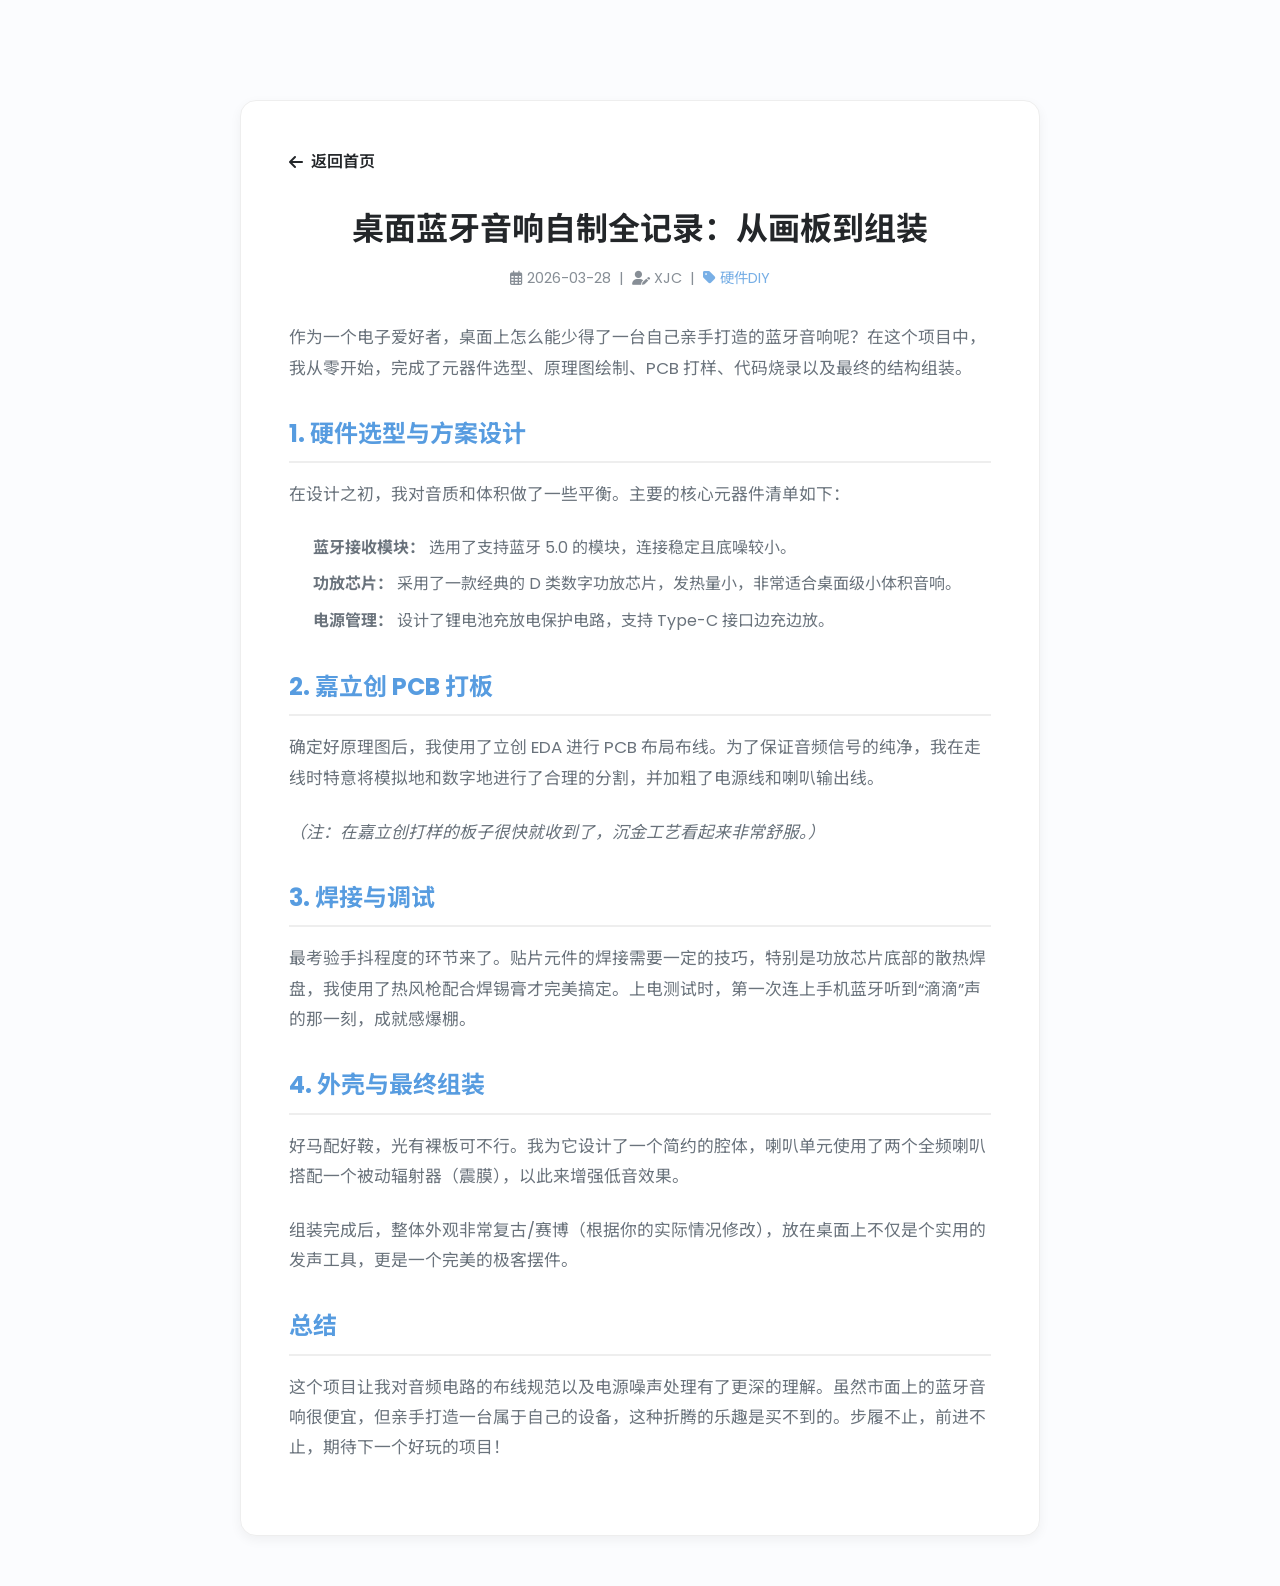
==== articles/bluetooth-speaker.html @ 8d1a8efd "Add files via upload" ====
<!DOCTYPE html>
<html lang="zh-CN" data-theme="light">
<head>
    <meta charset="UTF-8">
    <meta name="viewport" content="width=device-width, initial-scale=1.0">
    <title>桌面蓝牙音响自制全记录 | XJC</title>
    
    <link href="https://fonts.googleapis.com/css2?family=Noto+Sans+SC:wght@400;700&family=Poppins:wght@400;600;700&display=swap" rel="stylesheet">
    <link rel="stylesheet" href="https://cdnjs.cloudflare.com/ajax/libs/font-awesome/6.5.2/css/all.min.css">
    <link rel="stylesheet" href="../assets/css/main.css">
    
    <style>
        .article-container {
            max-width: 800px;
            margin: 100px auto 50px auto;
            padding: 3rem;
            background: var(--container-color);
            border-radius: 1rem;
            border: 1px solid var(--border-color);
            box-shadow: 0 4px 12px rgba(0,0,0,0.05);
            color: var(--text-color);
        }
        .article-header { margin-bottom: 2rem; text-align: center; }
        .article-header h1 { font-size: 2rem; color: var(--title-color); margin-bottom: 1rem; line-height: 1.4;}
        .article-meta { font-size: 0.9rem; color: var(--text-color); opacity: 0.8; }
        .article-content h2 { color: var(--first-color); margin: 2rem 0 1rem 0; font-size: 1.5rem; border-bottom: 2px solid var(--border-color); padding-bottom: 0.5rem;}
        .article-content p { margin-bottom: 1.5rem; line-height: 1.8; font-size: 1.05rem;}
        .article-content ul { margin-bottom: 1.5rem; padding-left: 1.5rem; }
        .article-content li { margin-bottom: 0.5rem; line-height: 1.8; }
        .article-content img { max-width: 100%; border-radius: 0.5rem; margin: 1.5rem 0; display: block; border: 1px solid var(--border-color); }
        .back-btn { margin-bottom: 2rem; display: inline-flex; align-items: center; gap: 0.5rem; color: var(--title-color); font-weight: 600; transition: 0.3s; }
        .back-btn:hover { color: var(--first-color); transform: translateX(-5px); }
        
        /* 适配手机屏幕 */
        @media screen and (max-width: 768px) {
            .article-container { margin: 80px 1rem 2rem 1rem; padding: 1.5rem; }
            .article-header h1 { font-size: 1.5rem; }
        }
    </style>
</head>
<body style="background-color: var(--body-color);">
    <main>
        <div class="article-container">
            <a href="../index.html" class="back-btn"><i class="fas fa-arrow-left"></i> 返回首页</a>
            
            <header class="article-header">
                <h1>桌面蓝牙音响自制全记录：从画板到组装</h1>
                <div class="article-meta">
                    <span><i class="far fa-calendar-alt"></i> 2026-03-28</span> &nbsp;|&nbsp; 
                    <span><i class="fas fa-user-edit"></i> XJC</span> &nbsp;|&nbsp; 
                    <span style="color: var(--first-color);"><i class="fas fa-tag"></i> 硬件DIY</span>
                </div>
            </header>
            
            <article class="article-content">
                <p>作为一个电子爱好者，桌面上怎么能少得了一台自己亲手打造的蓝牙音响呢？在这个项目中，我从零开始，完成了元器件选型、原理图绘制、PCB 打样、代码烧录以及最终的结构组装。</p>
                
                <h2>1. 硬件选型与方案设计</h2>
                <p>在设计之初，我对音质和体积做了一些平衡。主要的核心元器件清单如下：</p>
                <ul>
                    <li><strong>蓝牙接收模块：</strong> 选用了支持蓝牙 5.0 的模块，连接稳定且底噪较小。</li>
                    <li><strong>功放芯片：</strong> 采用了一款经典的 D 类数字功放芯片，发热量小，非常适合桌面级小体积音响。</li>
                    <li><strong>电源管理：</strong> 设计了锂电池充放电保护电路，支持 Type-C 接口边充边放。</li>
                </ul>

                <h2>2. 嘉立创 PCB 打板</h2>
                <p>确定好原理图后，我使用了立创 EDA 进行 PCB 布局布线。为了保证音频信号的纯净，我在走线时特意将模拟地和数字地进行了合理的分割，并加粗了电源线和喇叭输出线。</p>
                
                <p><em>（注：在嘉立创打样的板子很快就收到了，沉金工艺看起来非常舒服。）</em></p>

                <h2>3. 焊接与调试</h2>
                <p>最考验手抖程度的环节来了。贴片元件的焊接需要一定的技巧，特别是功放芯片底部的散热焊盘，我使用了热风枪配合焊锡膏才完美搞定。上电测试时，第一次连上手机蓝牙听到“滴滴”声的那一刻，成就感爆棚。</p>

                <h2>4. 外壳与最终组装</h2>
                <p>好马配好鞍，光有裸板可不行。我为它设计了一个简约的腔体，喇叭单元使用了两个全频喇叭搭配一个被动辐射器（震膜），以此来增强低音效果。</p>
                <p>组装完成后，整体外观非常复古/赛博（根据你的实际情况修改），放在桌面上不仅是个实用的发声工具，更是一个完美的极客摆件。</p>

                <h2>总结</h2>
                <p>这个项目让我对音频电路的布线规范以及电源噪声处理有了更深的理解。虽然市面上的蓝牙音响很便宜，但亲手打造一台属于自己的设备，这种折腾的乐趣是买不到的。步履不止，前进不止，期待下一个好玩的项目！</p>
            </article>
        </div>
    </main>
</body>
</html>
---- assets/css/main.css ----
/* ============ 变量定义 (模仿原网站配色) ============ */
:root {
    --hue-color: 210; /* 主色调：蓝色系 */
    --first-color: hsl(var(--hue-color), 69%, 61%);
    --first-color-alt: hsl(var(--hue-color), 57%, 53%);
    --title-color: hsl(var(--hue-color), 8%, 15%);
    --text-color: hsl(var(--hue-color), 8%, 45%);
    --body-color: hsl(var(--hue-color), 60%, 99%);
    --container-color: #fff;
    --border-color: #eee;
}

/* 暗色模式变量 */
[data-theme="dark"] {
    --title-color: hsl(var(--hue-color), 8%, 95%);
    --text-color: hsl(var(--hue-color), 8%, 75%);
    --body-color: hsl(var(--hue-color), 28%, 12%);
    --container-color: hsl(var(--hue-color), 29%, 16%);
    --border-color: hsl(var(--hue-color), 29%, 20%);
}

/* ============ 全局样式 ============ */
* { box-sizing: border-box; margin: 0; padding: 0; }
body {
    font-family: 'Poppins', 'Noto Sans SC', sans-serif;
    background-color: var(--body-color);
    color: var(--text-color);
    transition: .3s;
    line-height: 1.6;
    position: relative; /* 配合背景层 */
}
h1, h2, h3 { color: var(--title-color); font-weight: 700; }
ul { list-style: none; }
a { text-decoration: none; }
.container { max-width: 1024px; margin-left: auto; margin-right: auto; padding: 0 1.5rem; }
.grid { display: grid; gap: 1.5rem; }
.section { padding: 6rem 0 2rem; }
.section__title { text-align: center; font-size: 2rem; margin-bottom: 3rem; }

/* ============ 全屏固定背景 ============ */
.fixed-bg {
    position: fixed; 
    top: 0;
    left: 0;
    width: 100vw; 
    height: 100vh; 
    background-image: url('../images/background.jpg'); /* 背景图片路径 */
    background-size: cover; 
    background-position: center; 
    background-repeat: no-repeat; 
    z-index: -1; /* 垫在最底层 */
    opacity: 0.25; /* 透明度 20%，可根据你的图片亮暗微调这里 (如 0.05 或 0.15) */
}

/* ============ 按钮样式 ============ */
.button {
    display: inline-flex;
    align-items: center;
    justify-content: center;
    gap: .5rem;
    background-color: var(--first-color);
    color: #fff;
    padding: 1rem 2rem;
    border-radius: .5rem;
    font-weight: 600;
    transition: .3s;
    border: none;
    cursor: pointer;
}
.button:hover { background-color: var(--first-color-alt); }
.button--ghost { background-color: transparent; border: 2px solid var(--first-color); color: var(--first-color); }
.button--ghost:hover { background-color: var(--first-color); color: #fff; }

/* ============ 导航栏 ============ */
.header {
    width: 100%; position: fixed; top: 0; left: 0; z-index: 100;
    background-color: var(--body-color); box-shadow: 0 1px 4px rgba(0,0,0,.1);
}
.nav { height: 4rem; display: flex; justify-content: space-between; align-items: center; }
.nav__logo { color: var(--title-color); font-weight: 700; font-size: 1.2rem; }
.nav__list { display: flex; gap: 2rem; }
.nav__link { color: var(--title-color); font-weight: 600; transition: .3s; }
.nav__link:hover { color: var(--first-color); }
.nav__actions { display: flex; align-items: center; gap: 1rem; }
.theme-switcher, .nav__toggle { font-size: 1.2rem; color: var(--title-color); cursor: pointer; }
.nav__toggle { display: none; }

/* ============ Hero 区域 ============ */
.hero__container { grid-template-columns: 1fr 1fr; align-items: center; }
.hero__subtitle { font-size: 1.2rem; color: var(--text-color); margin-bottom: 1rem; }
.hero__description { margin-bottom: 2rem; }
.hero__buttons { display: flex; flex-wrap: wrap; gap: 1rem; }
.hero__image img { width: 300px; border-radius: 50%; box-shadow: 0 4px 12px rgba(0,0,0,.1); }

/* ============ About 区域 (时间线与标签) ============ */
.about__container { grid-template-columns: 1fr 1fr; gap: 3rem;}
.musings { background-color: var(--container-color); padding: 1.5rem; border-radius: 1rem; margin-top: 2rem; border: 1px solid var(--border-color); }
.musings__title { margin-bottom: 1rem; }
.timeline { border-left: 2px solid var(--first-color); padding-left: 1.5rem; margin-bottom: 2rem; }
.timeline__item { position: relative; margin-bottom: 2rem; }
.timeline__item::before {
    content: ''; position: absolute; left: -1.9rem; top: .2rem;
    width: 12px; height: 12px; background-color: var(--first-color); border-radius: 50%;
}
.timeline__date { font-size: .875rem; color: var(--first-color); margin-bottom: .5rem; font-weight: 600; }
.about__tags { display: flex; flex-wrap: wrap; gap: .5rem; }
.about__tags li { background-color: var(--container-color); padding: .5rem 1rem; border-radius: 2rem; font-size: .875rem; border: 1px solid var(--border-color); }

/* ============ Projects 区域 (项目卡片) ============ */
.projects__filters { display: flex; justify-content: center; flex-wrap: wrap; gap: 1rem; margin-bottom: 2rem; }
.filter-button { background: transparent; border: none; font-size: 1rem; font-weight: 600; cursor: pointer; color: var(--title-color); transition: .3s;}
.filter-button.active { color: var(--first-color); }
.projects__grid { grid-template-columns: repeat(auto-fit, minmax(300px, 1fr)); }
.project-card { background-color: var(--container-color); border-radius: 1rem; overflow: hidden; border: 1px solid var(--border-color); transition: .3s; }
.project-card:hover { transform: translateY(-5px); box-shadow: 0 8px 24px rgba(0,0,0,.1); }
.project-card.hide { display: none; }
.project-card__content { padding: 1.5rem; }
.project-card__title { margin-bottom: .5rem; line-height: 1.4; }
.project-card__description { font-size: .875rem; margin-bottom: 1.5rem; }
.project-card__actions { display: flex; gap: 1rem; }
.project-card__action { color: var(--title-color); font-size: .875rem; font-weight: 600; transition: .3s;}
.project-card__action:hover { color: var(--first-color); }
.project-card__action--primary { color: var(--first-color); }

/* ============ 心得感悟 (文章卡片) ============ */
.insights__container { grid-template-columns: repeat(auto-fit, minmax(300px, 1fr)); gap: 2rem; }
.insight-card { background-color: var(--container-color); padding: 2rem; border-radius: 1rem; border: 1px solid var(--border-color); transition: .3s; display: flex; flex-direction: column; }
.insight-card:hover { transform: translateY(-5px); box-shadow: 0 8px 24px rgba(0,0,0,.1); border-color: var(--first-color); }
.insight-card__header { display: flex; justify-content: space-between; align-items: center; margin-bottom: 1rem; font-size: .875rem; color: var(--text-color); }
.insight-card__tag { background-color: var(--body-color); padding: .2rem .8rem; border-radius: 2rem; color: var(--first-color); font-weight: 600; font-size: .75rem; border: 1px solid var(--border-color); }
.insight-card__title { font-size: 1.2rem; margin-bottom: 1rem; color: var(--title-color); line-height: 1.4; }
.insight-card__excerpt { margin-bottom: 1.5rem; flex-grow: 1; font-size: .938rem; }
.insight-card__link { display: inline-flex; align-items: center; gap: .5rem; color: var(--first-color); font-weight: 600; font-size: .938rem; transition: .3s; }
.insight-card__link:hover { gap: .8rem; }

/* ============ 联系我区域 ============ */
.contact__container { text-align: center; max-width: 600px;}
.contact__buttons { display: flex; justify-content: center; flex-wrap: wrap; gap: 1rem; margin-top: 2rem;}

/* ============ 模态框 ============ */
.modal { position: fixed; inset: 0; background-color: rgba(0,0,0,.5); display: flex; align-items: center; justify-content: center; z-index: 1000; opacity: 0; visibility: hidden; transition: .3s; }
.modal.active-modal { opacity: 1; visibility: visible; }
.modal__content { background-color: var(--container-color); padding: 3rem; border-radius: 1rem; position: relative; text-align: center; }
.modal__close { position: absolute; top: 1rem; right: 1.5rem; font-size: 1.5rem; cursor: pointer; color: var(--title-color); }

/* ============ Footer ============ */
.footer { padding: 2rem 0; text-align: center; color: var(--text-color); margin-top: 2rem; border-top: 1px solid var(--border-color);}

/* ============ 响应式 ============ */
@media screen and (max-width: 768px) {
    .nav__toggle { display: block; }
    .nav__menu { position: fixed; top: 4rem; right: -100%; background-color: var(--container-color); width: 80%; height: 100%; padding: 2rem; box-shadow: -2px 0 4px rgba(0,0,0,.1); transition: .3s; }
    .nav__menu.show-menu { right: 0; }
    .nav__list { flex-direction: column; }
    .hero__container, .about__container { grid-template-columns: 1fr; text-align: center; }
    .hero__buttons { justify-content: center; }
    .timeline { text-align: left; }
    .hero__image img { width: 200px; }
}
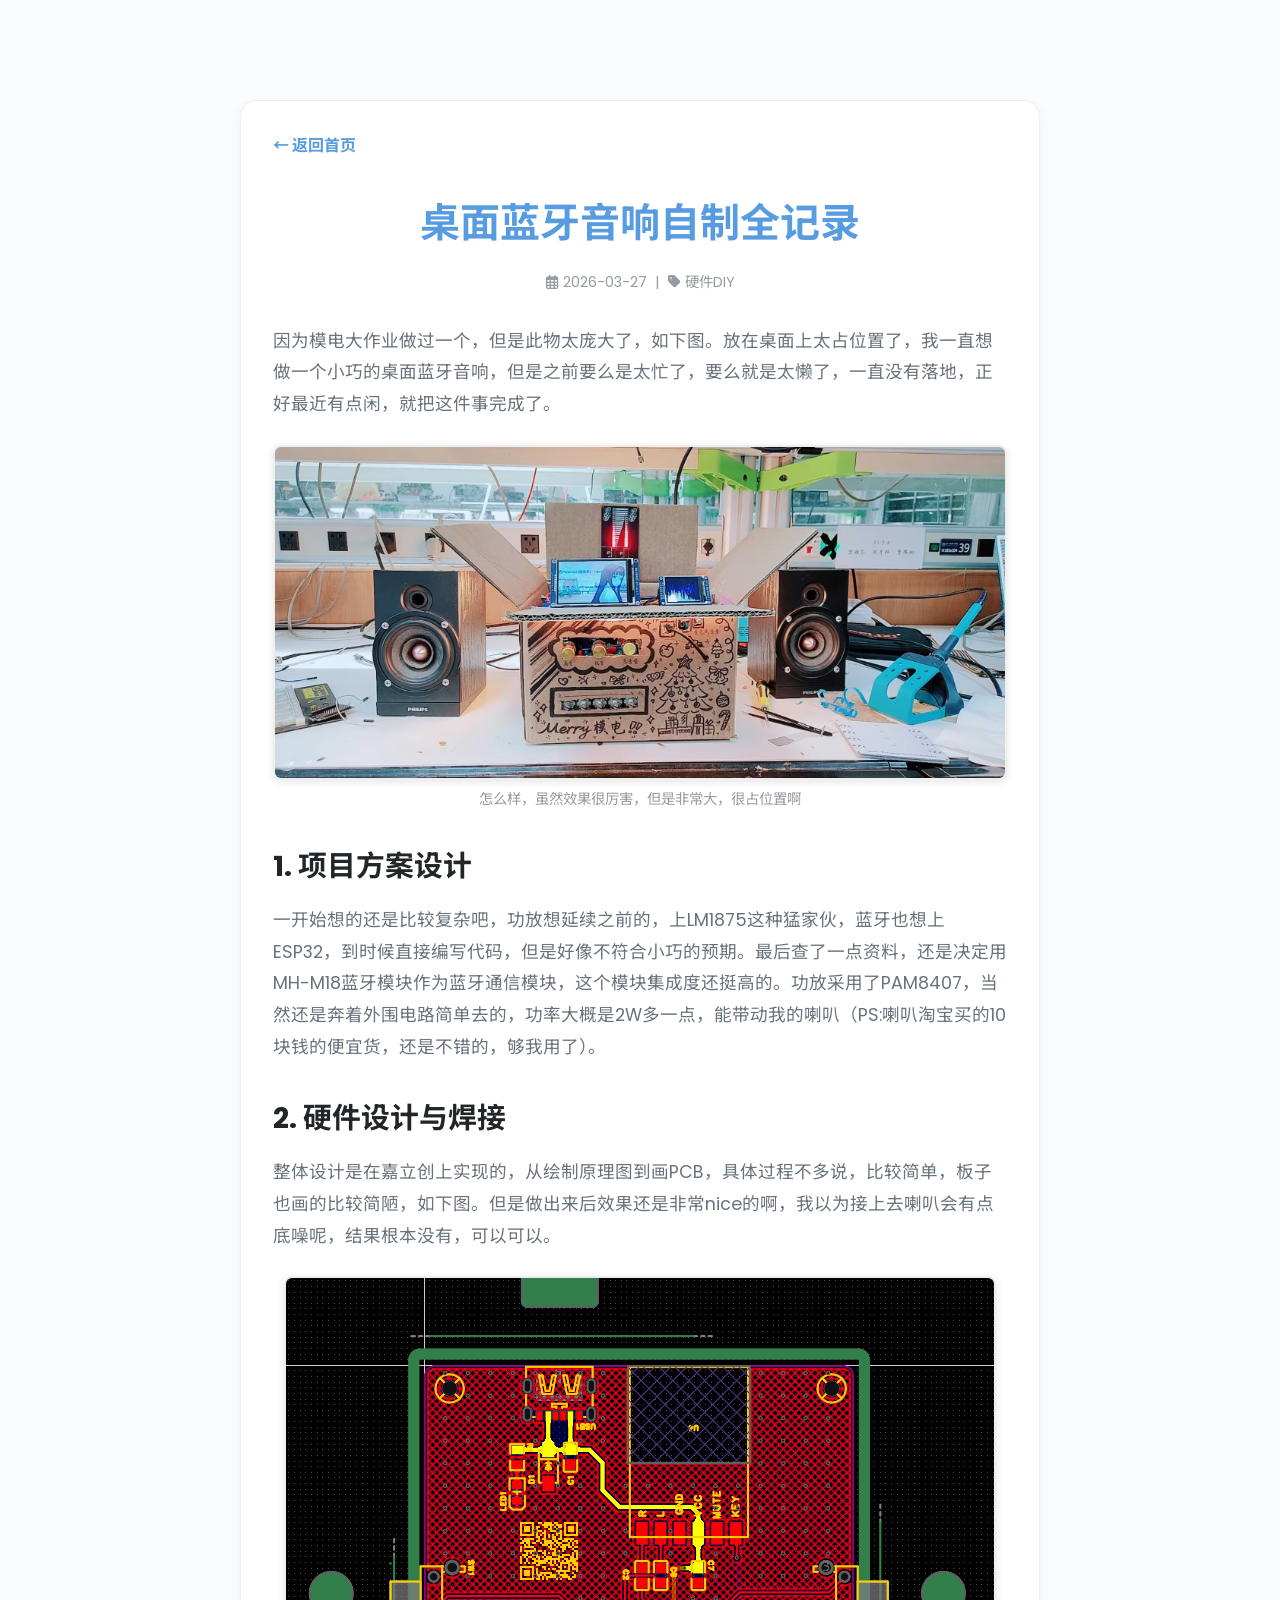
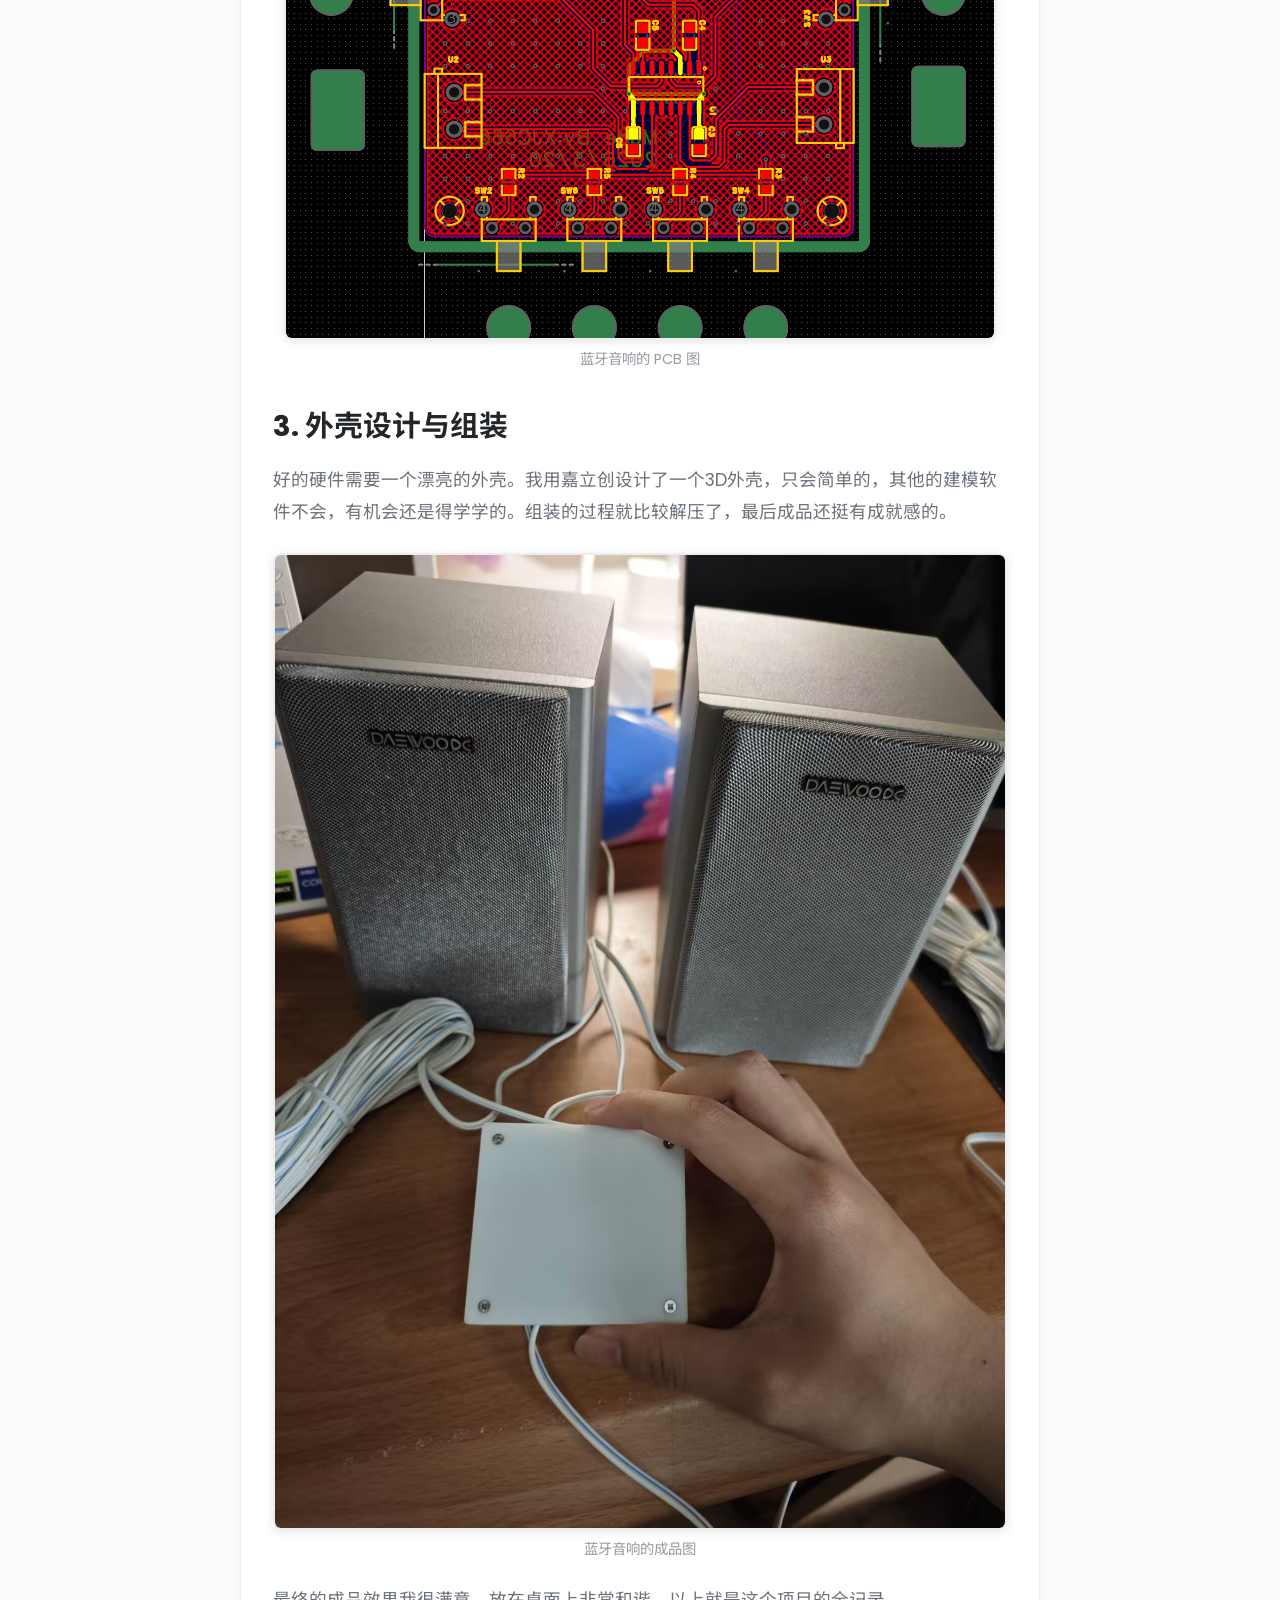
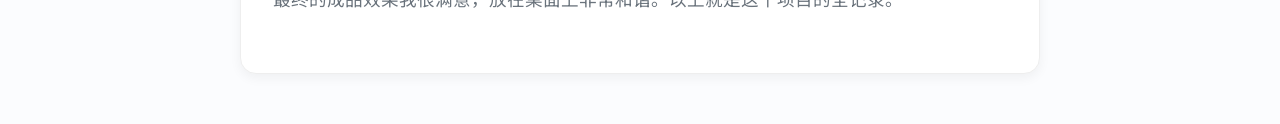
==== commit 2c6e5054: "Add files via upload" ====
--- a/articles/bluetooth-speaker.html
+++ b/articles/bluetooth-speaker.html
@@ -3,80 +3,63 @@
 <head>
     <meta charset="UTF-8">
     <meta name="viewport" content="width=device-width, initial-scale=1.0">
-    <title>桌面蓝牙音响自制全记录 | XJC</title>
+    <title>桌面蓝牙音响自制全记录 | XJC的智慧小屋</title>
     
     <link href="https://fonts.googleapis.com/css2?family=Noto+Sans+SC:wght@400;700&family=Poppins:wght@400;600;700&display=swap" rel="stylesheet">
     <link rel="stylesheet" href="https://cdnjs.cloudflare.com/ajax/libs/font-awesome/6.5.2/css/all.min.css">
     <link rel="stylesheet" href="../assets/css/main.css">
     
     <style>
-        .article-container {
-            max-width: 800px;
-            margin: 100px auto 50px auto;
-            padding: 3rem;
-            background: var(--container-color);
-            border-radius: 1rem;
-            border: 1px solid var(--border-color);
-            box-shadow: 0 4px 12px rgba(0,0,0,0.05);
-            color: var(--text-color);
-        }
+        .article-container { max-width: 800px; margin: 100px auto 50px auto; padding: 2rem; background: var(--container-color); border-radius: 1rem; border: 1px solid var(--border-color); box-shadow: 0 4px 12px rgba(0,0,0,0.05); color: var(--text-color); }
         .article-header { margin-bottom: 2rem; text-align: center; }
-        .article-header h1 { font-size: 2rem; color: var(--title-color); margin-bottom: 1rem; line-height: 1.4;}
-        .article-meta { font-size: 0.9rem; color: var(--text-color); opacity: 0.8; }
-        .article-content h2 { color: var(--first-color); margin: 2rem 0 1rem 0; font-size: 1.5rem; border-bottom: 2px solid var(--border-color); padding-bottom: 0.5rem;}
-        .article-content p { margin-bottom: 1.5rem; line-height: 1.8; font-size: 1.05rem;}
-        .article-content ul { margin-bottom: 1.5rem; padding-left: 1.5rem; }
-        .article-content li { margin-bottom: 0.5rem; line-height: 1.8; }
-        .article-content img { max-width: 100%; border-radius: 0.5rem; margin: 1.5rem 0; display: block; border: 1px solid var(--border-color); }
-        .back-btn { margin-bottom: 2rem; display: inline-flex; align-items: center; gap: 0.5rem; color: var(--title-color); font-weight: 600; transition: 0.3s; }
-        .back-btn:hover { color: var(--first-color); transform: translateX(-5px); }
+        .article-header h1 { font-size: 2.5rem; color: var(--first-color); margin-bottom: 1rem; }
+        .article-meta { font-size: 0.9rem; color: var(--text-color); opacity: 0.7; }
+        .article-content h2 { color: var(--title-color); margin-top: 2rem; margin-bottom: 1rem; font-size: 1.8rem;}
+        .article-content p { margin-bottom: 1.5rem; line-height: 1.8; font-size: 1.1rem;}
         
-        /* 适配手机屏幕 */
-        @media screen and (max-width: 768px) {
-            .article-container { margin: 80px 1rem 2rem 1rem; padding: 1.5rem; }
-            .article-header h1 { font-size: 1.5rem; }
-        }
+        /* 图片排版 */
+        .article-content img { max-width: 100%; height: auto; border-radius: 0.5rem; margin: 1.5rem auto; display: block; box-shadow: 0 2px 8px rgba(0,0,0,0.1); border: 2px solid var(--border-color); }
+        .img-caption { text-align: center; font-size: 0.9rem; color: var(--text-color); opacity: 0.7; margin-top: -1rem; margin-bottom: 1.5rem; display: block;}
+        
+        .back-btn { margin-bottom: 2rem; display: inline-block; color: var(--first-color); font-weight: bold; }
+        .back-btn:hover { text-decoration: underline; }
+        @media screen and (max-width: 768px) { .article-container { margin: 80px 1rem 2rem 1rem; padding: 1.5rem; } .article-header h1 { font-size: 1.8rem; } }
     </style>
 </head>
 <body style="background-color: var(--body-color);">
     <main>
         <div class="article-container">
-            <a href="../index.html" class="back-btn"><i class="fas fa-arrow-left"></i> 返回首页</a>
-            
+            <a href="../index.html" class="back-btn">← 返回首页</a>
             <header class="article-header">
-                <h1>桌面蓝牙音响自制全记录：从画板到组装</h1>
+                <h1>桌面蓝牙音响自制全记录</h1>
                 <div class="article-meta">
-                    <span><i class="far fa-calendar-alt"></i> 2026-03-28</span> &nbsp;|&nbsp; 
-                    <span><i class="fas fa-user-edit"></i> XJC</span> &nbsp;|&nbsp; 
-                    <span style="color: var(--first-color);"><i class="fas fa-tag"></i> 硬件DIY</span>
+                    <span><i class="far fa-calendar-alt"></i> 2026-03-27</span> &nbsp;|&nbsp; 
+                    <span><i class="fas fa-tag"></i> 硬件DIY</span>
                 </div>
             </header>
-            
             <article class="article-content">
-                <p>作为一个电子爱好者，桌面上怎么能少得了一台自己亲手打造的蓝牙音响呢？在这个项目中，我从零开始，完成了元器件选型、原理图绘制、PCB 打样、代码烧录以及最终的结构组装。</p>
+                <p>因为模电大作业做过一个，但是此物太庞大了，如下图。放在桌面上太占位置了，我一直想做一个小巧的桌面蓝牙音响，但是之前要么是太忙了，要么就是太懒了，一直没有落地，正好最近有点闲，就把这件事完成了。</p>
                 
-                <h2>1. 硬件选型与方案设计</h2>
-                <p>在设计之初，我对音质和体积做了一些平衡。主要的核心元器件清单如下：</p>
-                <ul>
-                    <li><strong>蓝牙接收模块：</strong> 选用了支持蓝牙 5.0 的模块，连接稳定且底噪较小。</li>
-                    <li><strong>功放芯片：</strong> 采用了一款经典的 D 类数字功放芯片，发热量小，非常适合桌面级小体积音响。</li>
-                    <li><strong>电源管理：</strong> 设计了锂电池充放电保护电路，支持 Type-C 接口边充边放。</li>
-                </ul>
+                <img src="../assets/images/old_bluetooth.jpg" alt="老蓝牙音响">
+                <span class="img-caption">怎么样，虽然效果很厉害，但是非常大，很占位置啊</span>
 
-                <h2>2. 嘉立创 PCB 打板</h2>
-                <p>确定好原理图后，我使用了立创 EDA 进行 PCB 布局布线。为了保证音频信号的纯净，我在走线时特意将模拟地和数字地进行了合理的分割，并加粗了电源线和喇叭输出线。</p>
+                <h2>1. 项目方案设计</h2>
+                <p>一开始想的还是比较复杂吧，功放想延续之前的，上LM1875这种猛家伙，蓝牙也想上ESP32，到时候直接编写代码，但是好像不符合小巧的预期。最后查了一点资料，还是决定用MH-M18蓝牙模块作为蓝牙通信模块，这个模块集成度还挺高的。功放采用了PAM8407，当然还是奔着外围电路简单去的，功率大概是2W多一点，能带动我的喇叭（PS:喇叭淘宝买的10块钱的便宜货，还是不错的，够我用了）。</p>
                 
-                <p><em>（注：在嘉立创打样的板子很快就收到了，沉金工艺看起来非常舒服。）</em></p>
+                
+                <h2>2. 硬件设计与焊接</h2>
+                <p>整体设计是在嘉立创上实现的，从绘制原理图到画PCB，具体过程不多说，比较简单，板子也画的比较简陋，如下图。但是做出来后效果还是非常nice的啊，我以为接上去喇叭会有点底噪呢，结果根本没有，可以可以。</p>
+                
+                <img src="../assets/images/pcb_demo.png" alt="蓝牙音响PCB设计图">
+                <span class="img-caption">蓝牙音响的 PCB 图</span>
 
-                <h2>3. 焊接与调试</h2>
-                <p>最考验手抖程度的环节来了。贴片元件的焊接需要一定的技巧，特别是功放芯片底部的散热焊盘，我使用了热风枪配合焊锡膏才完美搞定。上电测试时，第一次连上手机蓝牙听到“滴滴”声的那一刻，成就感爆棚。</p>
+                <h2>3. 外壳设计与组装</h2>
+                <p>好的硬件需要一个漂亮的外壳。我用嘉立创设计了一个3D外壳，只会简单的，其他的建模软件不会，有机会还是得学学的。组装的过程就比较解压了，最后成品还挺有成就感的。</p>
 
-                <h2>4. 外壳与最终组装</h2>
-                <p>好马配好鞍，光有裸板可不行。我为它设计了一个简约的腔体，喇叭单元使用了两个全频喇叭搭配一个被动辐射器（震膜），以此来增强低音效果。</p>
-                <p>组装完成后，整体外观非常复古/赛博（根据你的实际情况修改），放在桌面上不仅是个实用的发声工具，更是一个完美的极客摆件。</p>
-
-                <h2>总结</h2>
-                <p>这个项目让我对音频电路的布线规范以及电源噪声处理有了更深的理解。虽然市面上的蓝牙音响很便宜，但亲手打造一台属于自己的设备，这种折腾的乐趣是买不到的。步履不止，前进不止，期待下一个好玩的项目！</p>
+                <img src="../assets/images/bluetooth_look.jpg" alt="蓝牙音响成品图">
+                <span class="img-caption">蓝牙音响的成品图</span>
+                
+                <p>最终的成品效果我很满意，放在桌面上非常和谐。以上就是这个项目的全记录。</p>
             </article>
         </div>
     </main>
--- a/assets/css/main.css
+++ b/assets/css/main.css
@@ -1,6 +1,6 @@
-/* ============ 变量定义 (模仿原网站配色) ============ */
+/* ============ 变量定义 ============ */
 :root {
-    --hue-color: 210; /* 主色调：蓝色系 */
+    --hue-color: 210;
     --first-color: hsl(var(--hue-color), 69%, 61%);
     --first-color-alt: hsl(var(--hue-color), 57%, 53%);
     --title-color: hsl(var(--hue-color), 8%, 15%);
@@ -10,7 +10,6 @@
     --border-color: #eee;
 }
 
-/* 暗色模式变量 */
 [data-theme="dark"] {
     --title-color: hsl(var(--hue-color), 8%, 95%);
     --text-color: hsl(var(--hue-color), 8%, 75%);
@@ -27,7 +26,7 @@
     color: var(--text-color);
     transition: .3s;
     line-height: 1.6;
-    position: relative; /* 配合背景层 */
+    position: relative;
 }
 h1, h2, h3 { color: var(--title-color); font-weight: 700; }
 ul { list-style: none; }
@@ -37,45 +36,33 @@
 .section { padding: 6rem 0 2rem; }
 .section__title { text-align: center; font-size: 2rem; margin-bottom: 3rem; }
 
-/* ============ 全屏固定背景 ============ */
+/* ============ 全屏固定透明背景 ============ */
 .fixed-bg {
     position: fixed; 
     top: 0;
     left: 0;
     width: 100vw; 
     height: 100vh; 
-    background-image: url('../images/background.jpg'); /* 背景图片路径 */
+    background-image: url('../images/background.jpg'); 
     background-size: cover; 
     background-position: center; 
     background-repeat: no-repeat; 
-    z-index: -1; /* 垫在最底层 */
-    opacity: 0.25; /* 透明度 20%，可根据你的图片亮暗微调这里 (如 0.05 或 0.15) */
+    z-index: -1; 
+    opacity: 0.1; 
 }
 
 /* ============ 按钮样式 ============ */
 .button {
-    display: inline-flex;
-    align-items: center;
-    justify-content: center;
-    gap: .5rem;
-    background-color: var(--first-color);
-    color: #fff;
-    padding: 1rem 2rem;
-    border-radius: .5rem;
-    font-weight: 600;
-    transition: .3s;
-    border: none;
-    cursor: pointer;
+    display: inline-flex; align-items: center; justify-content: center; gap: .5rem;
+    background-color: var(--first-color); color: #fff; padding: 1rem 2rem;
+    border-radius: .5rem; font-weight: 600; transition: .3s; border: none; cursor: pointer;
 }
 .button:hover { background-color: var(--first-color-alt); }
 .button--ghost { background-color: transparent; border: 2px solid var(--first-color); color: var(--first-color); }
 .button--ghost:hover { background-color: var(--first-color); color: #fff; }
 
 /* ============ 导航栏 ============ */
-.header {
-    width: 100%; position: fixed; top: 0; left: 0; z-index: 100;
-    background-color: var(--body-color); box-shadow: 0 1px 4px rgba(0,0,0,.1);
-}
+.header { width: 100%; position: fixed; top: 0; left: 0; z-index: 100; background-color: var(--body-color); box-shadow: 0 1px 4px rgba(0,0,0,.1); }
 .nav { height: 4rem; display: flex; justify-content: space-between; align-items: center; }
 .nav__logo { color: var(--title-color); font-weight: 700; font-size: 1.2rem; }
 .nav__list { display: flex; gap: 2rem; }
@@ -85,28 +72,23 @@
 .theme-switcher, .nav__toggle { font-size: 1.2rem; color: var(--title-color); cursor: pointer; }
 .nav__toggle { display: none; }
 
-/* ============ Hero 区域 ============ */
+/* ============ 各大区域排版 ============ */
 .hero__container { grid-template-columns: 1fr 1fr; align-items: center; }
 .hero__subtitle { font-size: 1.2rem; color: var(--text-color); margin-bottom: 1rem; }
 .hero__description { margin-bottom: 2rem; }
 .hero__buttons { display: flex; flex-wrap: wrap; gap: 1rem; }
 .hero__image img { width: 300px; border-radius: 50%; box-shadow: 0 4px 12px rgba(0,0,0,.1); }
 
-/* ============ About 区域 (时间线与标签) ============ */
 .about__container { grid-template-columns: 1fr 1fr; gap: 3rem;}
 .musings { background-color: var(--container-color); padding: 1.5rem; border-radius: 1rem; margin-top: 2rem; border: 1px solid var(--border-color); }
 .musings__title { margin-bottom: 1rem; }
 .timeline { border-left: 2px solid var(--first-color); padding-left: 1.5rem; margin-bottom: 2rem; }
 .timeline__item { position: relative; margin-bottom: 2rem; }
-.timeline__item::before {
-    content: ''; position: absolute; left: -1.9rem; top: .2rem;
-    width: 12px; height: 12px; background-color: var(--first-color); border-radius: 50%;
-}
+.timeline__item::before { content: ''; position: absolute; left: -1.9rem; top: .2rem; width: 12px; height: 12px; background-color: var(--first-color); border-radius: 50%; }
 .timeline__date { font-size: .875rem; color: var(--first-color); margin-bottom: .5rem; font-weight: 600; }
 .about__tags { display: flex; flex-wrap: wrap; gap: .5rem; }
 .about__tags li { background-color: var(--container-color); padding: .5rem 1rem; border-radius: 2rem; font-size: .875rem; border: 1px solid var(--border-color); }
 
-/* ============ Projects 区域 (项目卡片) ============ */
 .projects__filters { display: flex; justify-content: center; flex-wrap: wrap; gap: 1rem; margin-bottom: 2rem; }
 .filter-button { background: transparent; border: none; font-size: 1rem; font-weight: 600; cursor: pointer; color: var(--title-color); transition: .3s;}
 .filter-button.active { color: var(--first-color); }
@@ -122,7 +104,6 @@
 .project-card__action:hover { color: var(--first-color); }
 .project-card__action--primary { color: var(--first-color); }
 
-/* ============ 心得感悟 (文章卡片) ============ */
 .insights__container { grid-template-columns: repeat(auto-fit, minmax(300px, 1fr)); gap: 2rem; }
 .insight-card { background-color: var(--container-color); padding: 2rem; border-radius: 1rem; border: 1px solid var(--border-color); transition: .3s; display: flex; flex-direction: column; }
 .insight-card:hover { transform: translateY(-5px); box-shadow: 0 8px 24px rgba(0,0,0,.1); border-color: var(--first-color); }
@@ -133,17 +114,14 @@
 .insight-card__link { display: inline-flex; align-items: center; gap: .5rem; color: var(--first-color); font-weight: 600; font-size: .938rem; transition: .3s; }
 .insight-card__link:hover { gap: .8rem; }
 
-/* ============ 联系我区域 ============ */
 .contact__container { text-align: center; max-width: 600px;}
 .contact__buttons { display: flex; justify-content: center; flex-wrap: wrap; gap: 1rem; margin-top: 2rem;}
 
-/* ============ 模态框 ============ */
 .modal { position: fixed; inset: 0; background-color: rgba(0,0,0,.5); display: flex; align-items: center; justify-content: center; z-index: 1000; opacity: 0; visibility: hidden; transition: .3s; }
 .modal.active-modal { opacity: 1; visibility: visible; }
 .modal__content { background-color: var(--container-color); padding: 3rem; border-radius: 1rem; position: relative; text-align: center; }
 .modal__close { position: absolute; top: 1rem; right: 1.5rem; font-size: 1.5rem; cursor: pointer; color: var(--title-color); }
 
-/* ============ Footer ============ */
 .footer { padding: 2rem 0; text-align: center; color: var(--text-color); margin-top: 2rem; border-top: 1px solid var(--border-color);}
 
 /* ============ 响应式 ============ */
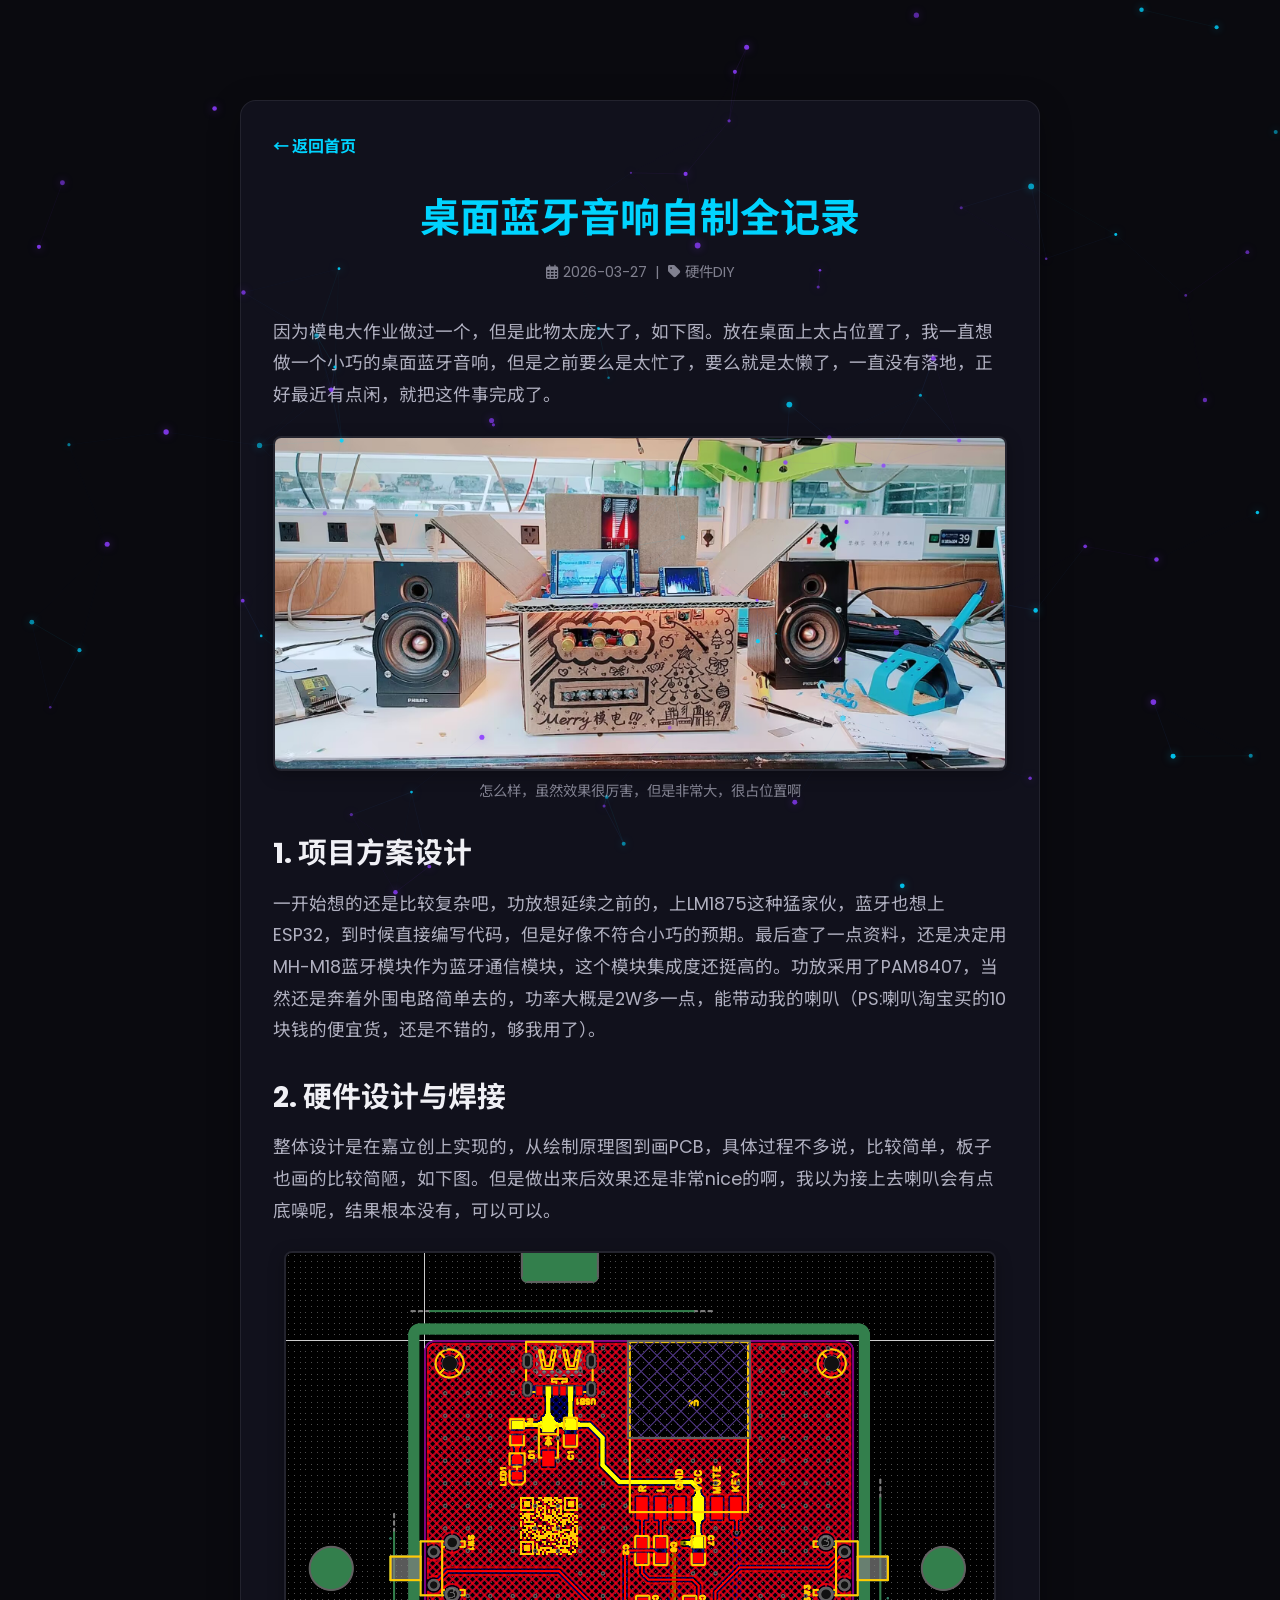
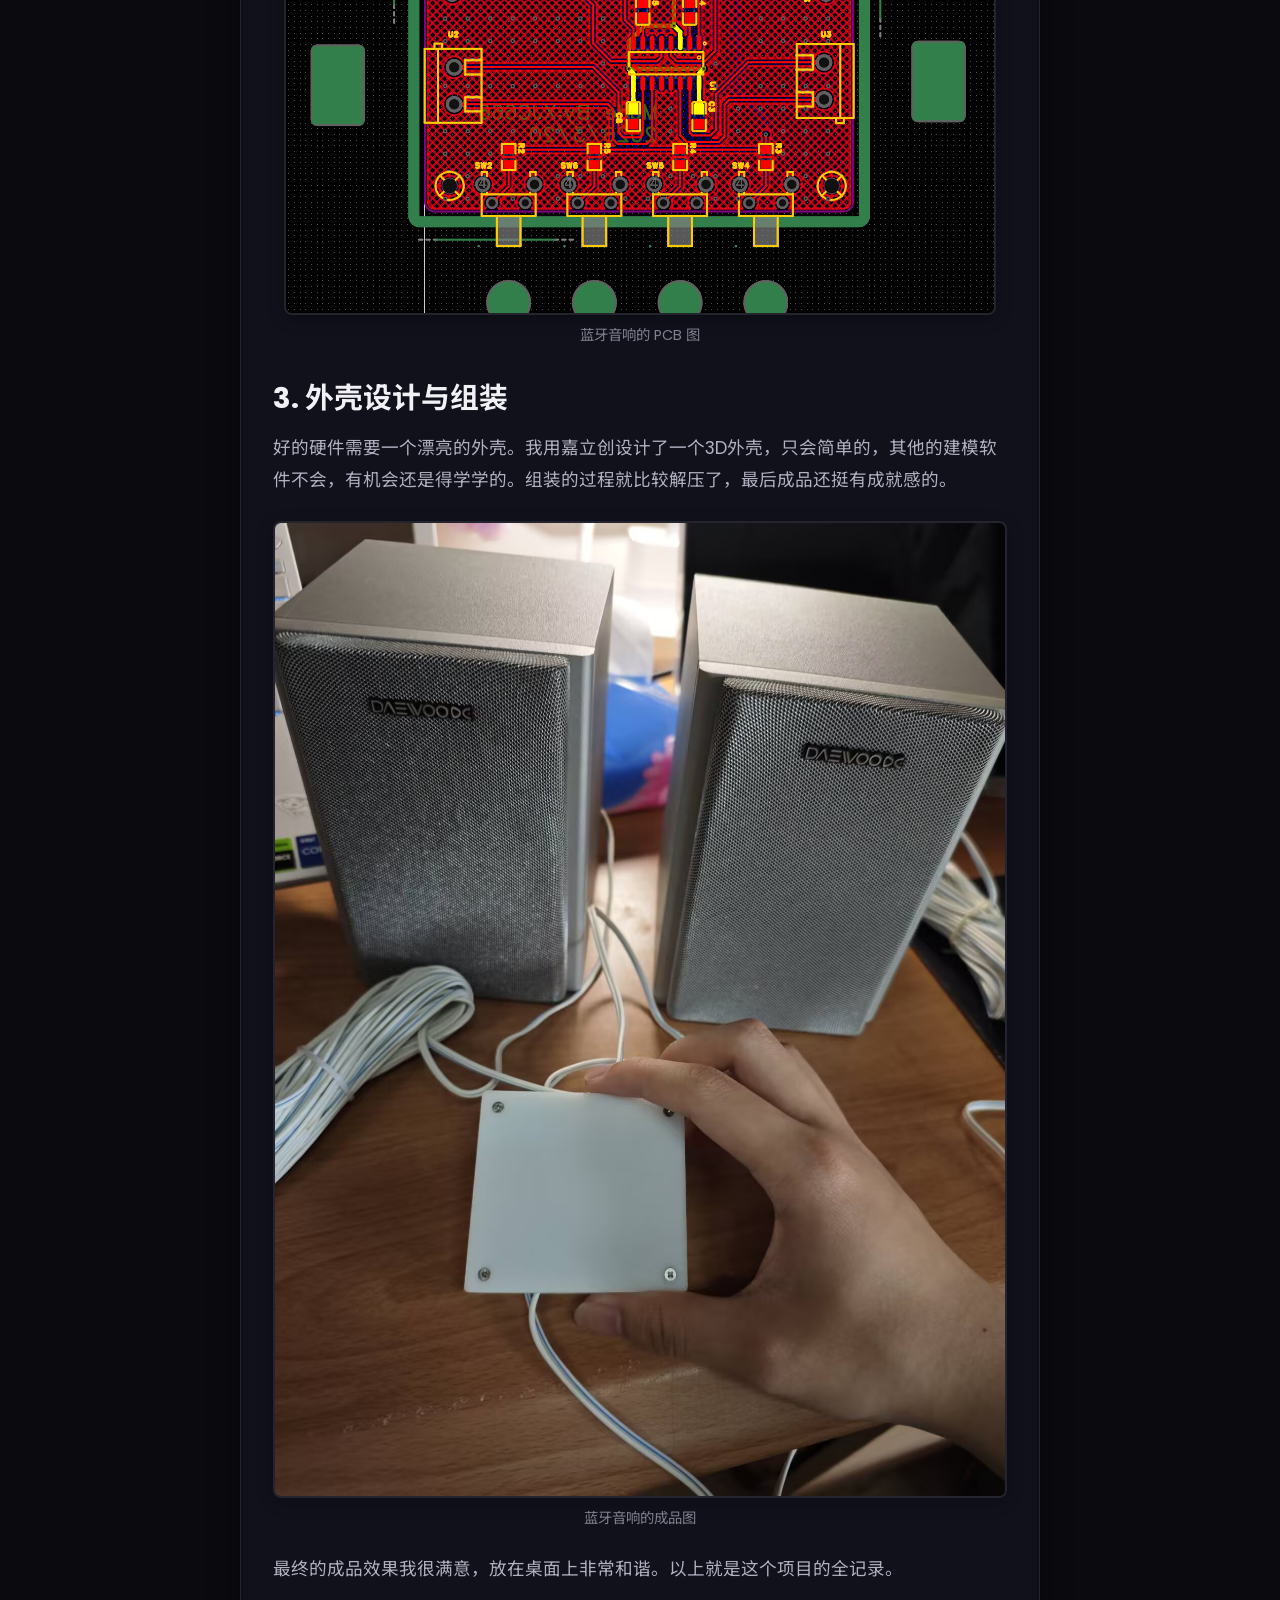
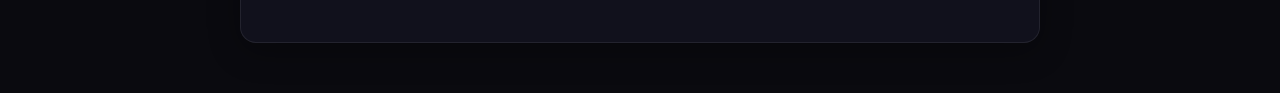
==== commit f7bd7f90: "Add files via upload" ====
--- a/articles/bluetooth-speaker.html
+++ b/articles/bluetooth-speaker.html
@@ -1,5 +1,5 @@
 <!DOCTYPE html>
-<html lang="zh-CN" data-theme="light">
+<html lang="zh-CN" data-theme="dark">
 <head>
     <meta charset="UTF-8">
     <meta name="viewport" content="width=device-width, initial-scale=1.0">
@@ -10,7 +10,7 @@
     <link rel="stylesheet" href="../assets/css/main.css">
     
     <style>
-        .article-container { max-width: 800px; margin: 100px auto 50px auto; padding: 2rem; background: var(--container-color); border-radius: 1rem; border: 1px solid var(--border-color); box-shadow: 0 4px 12px rgba(0,0,0,0.05); color: var(--text-color); }
+        .article-container { max-width: 800px; margin: 100px auto 50px auto; padding: 2rem; background: var(--container-color); border-radius: 1rem; border: 1px solid var(--border-color); box-shadow: 0 8px 32px rgba(0,0,0,0.3); color: var(--text-color); }
         .article-header { margin-bottom: 2rem; text-align: center; }
         .article-header h1 { font-size: 2.5rem; color: var(--first-color); margin-bottom: 1rem; }
         .article-meta { font-size: 0.9rem; color: var(--text-color); opacity: 0.7; }
@@ -18,7 +18,7 @@
         .article-content p { margin-bottom: 1.5rem; line-height: 1.8; font-size: 1.1rem;}
         
         /* 图片排版 */
-        .article-content img { max-width: 100%; height: auto; border-radius: 0.5rem; margin: 1.5rem auto; display: block; box-shadow: 0 2px 8px rgba(0,0,0,0.1); border: 2px solid var(--border-color); }
+        .article-content img { max-width: 100%; height: auto; border-radius: 0.5rem; margin: 1.5rem auto; display: block; box-shadow: 0 4px 16px rgba(0,0,0,0.3); border: 2px solid var(--border-color); }
         .img-caption { text-align: center; font-size: 0.9rem; color: var(--text-color); opacity: 0.7; margin-top: -1rem; margin-bottom: 1.5rem; display: block;}
         
         .back-btn { margin-bottom: 2rem; display: inline-block; color: var(--first-color); font-weight: bold; }
@@ -27,6 +27,7 @@
     </style>
 </head>
 <body style="background-color: var(--body-color);">
+    <canvas id="particle-canvas"></canvas>
     <main>
         <div class="article-container">
             <a href="../index.html" class="back-btn">← 返回首页</a>
@@ -63,5 +64,6 @@
             </article>
         </div>
     </main>
+    <script src="../assets/js/main.js"></script>
 </body>
 </html>
--- a/assets/css/main.css
+++ b/assets/css/main.css
@@ -1,137 +1,719 @@
-/* ============ 变量定义 ============ */
-:root {
-    --hue-color: 210;
-    --first-color: hsl(var(--hue-color), 69%, 61%);
-    --first-color-alt: hsl(var(--hue-color), 57%, 53%);
-    --title-color: hsl(var(--hue-color), 8%, 15%);
-    --text-color: hsl(var(--hue-color), 8%, 45%);
-    --body-color: hsl(var(--hue-color), 60%, 99%);
-    --container-color: #fff;
-    --border-color: #eee;
-}
-
-[data-theme="dark"] {
-    --title-color: hsl(var(--hue-color), 8%, 95%);
-    --text-color: hsl(var(--hue-color), 8%, 75%);
-    --body-color: hsl(var(--hue-color), 28%, 12%);
-    --container-color: hsl(var(--hue-color), 29%, 16%);
-    --border-color: hsl(var(--hue-color), 29%, 20%);
-}
-
-/* ============ 全局样式 ============ */
-* { box-sizing: border-box; margin: 0; padding: 0; }
-body {
-    font-family: 'Poppins', 'Noto Sans SC', sans-serif;
-    background-color: var(--body-color);
-    color: var(--text-color);
-    transition: .3s;
-    line-height: 1.6;
-    position: relative;
-}
-h1, h2, h3 { color: var(--title-color); font-weight: 700; }
-ul { list-style: none; }
-a { text-decoration: none; }
-.container { max-width: 1024px; margin-left: auto; margin-right: auto; padding: 0 1.5rem; }
-.grid { display: grid; gap: 1.5rem; }
-.section { padding: 6rem 0 2rem; }
-.section__title { text-align: center; font-size: 2rem; margin-bottom: 3rem; }
-
-/* ============ 全屏固定透明背景 ============ */
-.fixed-bg {
-    position: fixed; 
-    top: 0;
-    left: 0;
-    width: 100vw; 
-    height: 100vh; 
-    background-image: url('../images/background.jpg'); 
-    background-size: cover; 
-    background-position: center; 
-    background-repeat: no-repeat; 
-    z-index: -1; 
-    opacity: 0.1; 
-}
-
-/* ============ 按钮样式 ============ */
-.button {
-    display: inline-flex; align-items: center; justify-content: center; gap: .5rem;
-    background-color: var(--first-color); color: #fff; padding: 1rem 2rem;
-    border-radius: .5rem; font-weight: 600; transition: .3s; border: none; cursor: pointer;
-}
-.button:hover { background-color: var(--first-color-alt); }
-.button--ghost { background-color: transparent; border: 2px solid var(--first-color); color: var(--first-color); }
-.button--ghost:hover { background-color: var(--first-color); color: #fff; }
-
-/* ============ 导航栏 ============ */
-.header { width: 100%; position: fixed; top: 0; left: 0; z-index: 100; background-color: var(--body-color); box-shadow: 0 1px 4px rgba(0,0,0,.1); }
-.nav { height: 4rem; display: flex; justify-content: space-between; align-items: center; }
-.nav__logo { color: var(--title-color); font-weight: 700; font-size: 1.2rem; }
-.nav__list { display: flex; gap: 2rem; }
-.nav__link { color: var(--title-color); font-weight: 600; transition: .3s; }
-.nav__link:hover { color: var(--first-color); }
-.nav__actions { display: flex; align-items: center; gap: 1rem; }
-.theme-switcher, .nav__toggle { font-size: 1.2rem; color: var(--title-color); cursor: pointer; }
-.nav__toggle { display: none; }
-
-/* ============ 各大区域排版 ============ */
-.hero__container { grid-template-columns: 1fr 1fr; align-items: center; }
-.hero__subtitle { font-size: 1.2rem; color: var(--text-color); margin-bottom: 1rem; }
-.hero__description { margin-bottom: 2rem; }
-.hero__buttons { display: flex; flex-wrap: wrap; gap: 1rem; }
-.hero__image img { width: 300px; border-radius: 50%; box-shadow: 0 4px 12px rgba(0,0,0,.1); }
-
-.about__container { grid-template-columns: 1fr 1fr; gap: 3rem;}
-.musings { background-color: var(--container-color); padding: 1.5rem; border-radius: 1rem; margin-top: 2rem; border: 1px solid var(--border-color); }
-.musings__title { margin-bottom: 1rem; }
-.timeline { border-left: 2px solid var(--first-color); padding-left: 1.5rem; margin-bottom: 2rem; }
-.timeline__item { position: relative; margin-bottom: 2rem; }
-.timeline__item::before { content: ''; position: absolute; left: -1.9rem; top: .2rem; width: 12px; height: 12px; background-color: var(--first-color); border-radius: 50%; }
-.timeline__date { font-size: .875rem; color: var(--first-color); margin-bottom: .5rem; font-weight: 600; }
-.about__tags { display: flex; flex-wrap: wrap; gap: .5rem; }
-.about__tags li { background-color: var(--container-color); padding: .5rem 1rem; border-radius: 2rem; font-size: .875rem; border: 1px solid var(--border-color); }
-
-.projects__filters { display: flex; justify-content: center; flex-wrap: wrap; gap: 1rem; margin-bottom: 2rem; }
-.filter-button { background: transparent; border: none; font-size: 1rem; font-weight: 600; cursor: pointer; color: var(--title-color); transition: .3s;}
-.filter-button.active { color: var(--first-color); }
-.projects__grid { grid-template-columns: repeat(auto-fit, minmax(300px, 1fr)); }
-.project-card { background-color: var(--container-color); border-radius: 1rem; overflow: hidden; border: 1px solid var(--border-color); transition: .3s; }
-.project-card:hover { transform: translateY(-5px); box-shadow: 0 8px 24px rgba(0,0,0,.1); }
-.project-card.hide { display: none; }
-.project-card__content { padding: 1.5rem; }
-.project-card__title { margin-bottom: .5rem; line-height: 1.4; }
-.project-card__description { font-size: .875rem; margin-bottom: 1.5rem; }
-.project-card__actions { display: flex; gap: 1rem; }
-.project-card__action { color: var(--title-color); font-size: .875rem; font-weight: 600; transition: .3s;}
-.project-card__action:hover { color: var(--first-color); }
-.project-card__action--primary { color: var(--first-color); }
-
-.insights__container { grid-template-columns: repeat(auto-fit, minmax(300px, 1fr)); gap: 2rem; }
-.insight-card { background-color: var(--container-color); padding: 2rem; border-radius: 1rem; border: 1px solid var(--border-color); transition: .3s; display: flex; flex-direction: column; }
-.insight-card:hover { transform: translateY(-5px); box-shadow: 0 8px 24px rgba(0,0,0,.1); border-color: var(--first-color); }
-.insight-card__header { display: flex; justify-content: space-between; align-items: center; margin-bottom: 1rem; font-size: .875rem; color: var(--text-color); }
-.insight-card__tag { background-color: var(--body-color); padding: .2rem .8rem; border-radius: 2rem; color: var(--first-color); font-weight: 600; font-size: .75rem; border: 1px solid var(--border-color); }
-.insight-card__title { font-size: 1.2rem; margin-bottom: 1rem; color: var(--title-color); line-height: 1.4; }
-.insight-card__excerpt { margin-bottom: 1.5rem; flex-grow: 1; font-size: .938rem; }
-.insight-card__link { display: inline-flex; align-items: center; gap: .5rem; color: var(--first-color); font-weight: 600; font-size: .938rem; transition: .3s; }
-.insight-card__link:hover { gap: .8rem; }
-
-.contact__container { text-align: center; max-width: 600px;}
-.contact__buttons { display: flex; justify-content: center; flex-wrap: wrap; gap: 1rem; margin-top: 2rem;}
-
-.modal { position: fixed; inset: 0; background-color: rgba(0,0,0,.5); display: flex; align-items: center; justify-content: center; z-index: 1000; opacity: 0; visibility: hidden; transition: .3s; }
-.modal.active-modal { opacity: 1; visibility: visible; }
-.modal__content { background-color: var(--container-color); padding: 3rem; border-radius: 1rem; position: relative; text-align: center; }
-.modal__close { position: absolute; top: 1rem; right: 1.5rem; font-size: 1.5rem; cursor: pointer; color: var(--title-color); }
-
-.footer { padding: 2rem 0; text-align: center; color: var(--text-color); margin-top: 2rem; border-top: 1px solid var(--border-color);}
-
-/* ============ 响应式 ============ */
-@media screen and (max-width: 768px) {
-    .nav__toggle { display: block; }
-    .nav__menu { position: fixed; top: 4rem; right: -100%; background-color: var(--container-color); width: 80%; height: 100%; padding: 2rem; box-shadow: -2px 0 4px rgba(0,0,0,.1); transition: .3s; }
-    .nav__menu.show-menu { right: 0; }
-    .nav__list { flex-direction: column; }
-    .hero__container, .about__container { grid-template-columns: 1fr; text-align: center; }
-    .hero__buttons { justify-content: center; }
-    .timeline { text-align: left; }
-    .hero__image img { width: 200px; }
-}+/* ============ CSS Variables ============ */
+:root {
+    --hue-color: 195;
+    --first-color: #00d4ff;
+    --first-color-alt: #00b8e0;
+    --first-color-dark: #0099cc;
+    --second-color: #7b2fff;
+    --title-color: #f0f0f5;
+    --text-color: #b0b0c0;
+    --text-color-light: #8888a0;
+    --body-color: #0a0a0f;
+    --container-color: rgba(20, 20, 35, 0.7);
+    --container-color-solid: #141423;
+    --border-color: rgba(255, 255, 255, 0.08);
+    --glow-color: rgba(0, 212, 255, 0.25);
+    --card-shadow: 0 8px 32px rgba(0, 0, 0, 0.4);
+    --glass-blur: 16px;
+}
+
+[data-theme="light"] {
+    --title-color: #1a1a2e;
+    --text-color: #4a4a60;
+    --text-color-light: #6a6a80;
+    --body-color: #f0f2f8;
+    --container-color: rgba(255, 255, 255, 0.75);
+    --container-color-solid: #ffffff;
+    --border-color: rgba(0, 0, 0, 0.08);
+    --glow-color: rgba(0, 180, 220, 0.15);
+    --card-shadow: 0 8px 32px rgba(0, 0, 0, 0.1);
+}
+
+/* ============ Global ============ */
+* { box-sizing: border-box; margin: 0; padding: 0; }
+
+html {
+    scroll-behavior: smooth;
+}
+
+body {
+    font-family: 'Poppins', 'Noto Sans SC', sans-serif;
+    background-color: var(--body-color);
+    color: var(--text-color);
+    line-height: 1.7;
+    overflow-x: hidden;
+    position: relative;
+}
+
+h1, h2, h3, h4 { color: var(--title-color); font-weight: 700; line-height: 1.3; }
+ul { list-style: none; }
+a { text-decoration: none; color: inherit; }
+
+.container { max-width: 1100px; margin-left: auto; margin-right: auto; padding: 0 2rem; }
+.grid { display: grid; gap: 2rem; }
+.section { padding: 6rem 0 3rem; position: relative; z-index: 1; }
+.section__title {
+    text-align: center;
+    font-size: 2.2rem;
+    margin-bottom: 3.5rem;
+    background: linear-gradient(135deg, var(--first-color), var(--second-color));
+    -webkit-background-clip: text;
+    -webkit-text-fill-color: transparent;
+    background-clip: text;
+    position: relative;
+}
+.section__title::after {
+    content: '';
+    position: absolute;
+    bottom: -0.8rem;
+    left: 50%;
+    transform: translateX(-50%);
+    width: 60px;
+    height: 3px;
+    background: linear-gradient(90deg, var(--first-color), var(--second-color));
+    border-radius: 3px;
+}
+
+/* ============ Particle Canvas ============ */
+#particle-canvas {
+    position: fixed;
+    top: 0;
+    left: 0;
+    width: 100vw;
+    height: 100vh;
+    z-index: 0;
+    pointer-events: none;
+}
+
+/* ============ Buttons ============ */
+.button {
+    display: inline-flex;
+    align-items: center;
+    justify-content: center;
+    gap: 0.6rem;
+    background: linear-gradient(135deg, var(--first-color), #0099cc);
+    color: #fff;
+    padding: 0.85rem 1.8rem;
+    border-radius: 0.6rem;
+    font-weight: 600;
+    font-size: 0.95rem;
+    transition: all 0.3s ease;
+    border: none;
+    cursor: pointer;
+    position: relative;
+    overflow: hidden;
+    letter-spacing: 0.3px;
+}
+.button::before {
+    content: '';
+    position: absolute;
+    inset: 0;
+    background: linear-gradient(135deg, var(--second-color), var(--first-color));
+    opacity: 0;
+    transition: opacity 0.3s ease;
+}
+.button:hover {
+    transform: translateY(-2px);
+    box-shadow: 0 8px 25px var(--glow-color);
+}
+.button:hover::before { opacity: 1; }
+.button span, .button i { position: relative; z-index: 1; }
+
+.button--ghost {
+    background: transparent;
+    border: 2px solid var(--first-color);
+    color: var(--first-color);
+}
+.button--ghost:hover {
+    background: var(--first-color);
+    color: #fff;
+    box-shadow: 0 8px 25px var(--glow-color);
+}
+.button--ghost::before { display: none; }
+
+/* ============ Navigation ============ */
+.header {
+    width: 100%;
+    position: fixed;
+    top: 0;
+    left: 0;
+    z-index: 1000;
+    background: rgba(10, 10, 15, 0.75);
+    backdrop-filter: blur(20px);
+    -webkit-backdrop-filter: blur(20px);
+    border-bottom: 1px solid var(--border-color);
+    transition: all 0.3s ease;
+}
+.nav {
+    height: 4.2rem;
+    display: flex;
+    justify-content: space-between;
+    align-items: center;
+}
+.nav__logo {
+    color: var(--title-color);
+    font-weight: 700;
+    font-size: 1.25rem;
+    background: linear-gradient(135deg, var(--first-color), var(--second-color));
+    -webkit-background-clip: text;
+    -webkit-text-fill-color: transparent;
+    background-clip: text;
+    transition: opacity 0.3s;
+}
+.nav__logo:hover { opacity: 0.8; }
+.nav__list { display: flex; gap: 2.2rem; }
+.nav__link {
+    color: var(--text-color);
+    font-weight: 500;
+    font-size: 0.95rem;
+    transition: color 0.3s;
+    position: relative;
+}
+.nav__link::after {
+    content: '';
+    position: absolute;
+    bottom: -4px;
+    left: 0;
+    width: 0;
+    height: 2px;
+    background: var(--first-color);
+    border-radius: 2px;
+    transition: width 0.3s ease;
+}
+.nav__link:hover { color: var(--first-color); }
+.nav__link:hover::after { width: 100%; }
+
+.nav__actions { display: flex; align-items: center; gap: 1.2rem; }
+.theme-switcher {
+    font-size: 1.2rem;
+    color: var(--text-color);
+    cursor: pointer;
+    transition: all 0.3s;
+    padding: 0.4rem;
+    border-radius: 50%;
+}
+.theme-switcher:hover {
+    color: var(--first-color);
+    text-shadow: 0 0 20px var(--first-color);
+}
+.nav__toggle {
+    display: none;
+    font-size: 1.3rem;
+    color: var(--title-color);
+    cursor: pointer;
+}
+
+/* ============ Hero Section ============ */
+.hero {
+    min-height: 100vh;
+    display: flex;
+    align-items: center;
+    padding-top: 5rem;
+}
+.hero__container {
+    grid-template-columns: 1fr 1fr;
+    align-items: center;
+    gap: 4rem;
+}
+.hero__content h1 {
+    font-size: 3.2rem;
+    font-weight: 700;
+    margin-bottom: 1rem;
+    background: linear-gradient(135deg, var(--first-color) 0%, #fff 40%, var(--second-color) 100%);
+    -webkit-background-clip: text;
+    -webkit-text-fill-color: transparent;
+    background-clip: text;
+    animation: shimmer 3s ease-in-out infinite;
+}
+@keyframes shimmer {
+    0%, 100% { filter: brightness(1); }
+    50% { filter: brightness(1.3); }
+}
+.hero__subtitle {
+    font-size: 1.3rem;
+    color: var(--first-color);
+    margin-bottom: 0.8rem;
+    font-weight: 500;
+}
+.hero__description {
+    font-size: 1.05rem;
+    color: var(--text-color);
+    margin-bottom: 2.5rem;
+    max-width: 450px;
+}
+.hero__buttons { display: flex; flex-wrap: wrap; gap: 1rem; }
+.hero__image {
+    display: flex;
+    justify-content: center;
+    align-items: center;
+}
+.hero__image img {
+    width: 280px;
+    height: 280px;
+    border-radius: 50%;
+    object-fit: cover;
+    border: 3px solid transparent;
+    background: linear-gradient(var(--body-color), var(--body-color)) padding-box,
+                linear-gradient(135deg, var(--first-color), var(--second-color)) border-box;
+    box-shadow: 0 0 40px var(--glow-color), 0 0 80px rgba(123, 47, 255, 0.15);
+    transition: transform 0.5s ease, box-shadow 0.5s ease;
+    animation: float 6s ease-in-out infinite;
+}
+@keyframes float {
+    0%, 100% { transform: translateY(0); }
+    50% { transform: translateY(-15px); }
+}
+.hero__image img:hover {
+    transform: scale(1.05);
+    box-shadow: 0 0 60px var(--glow-color), 0 0 120px rgba(123, 47, 255, 0.25);
+}
+
+/* ============ About Section ============ */
+.about__container {
+    grid-template-columns: 1fr 1fr;
+    gap: 3rem;
+    align-items: start;
+}
+.about__left p {
+    margin-bottom: 1.2rem;
+    font-size: 1.02rem;
+}
+.about__left strong {
+    color: var(--first-color);
+    font-weight: 600;
+}
+.musings {
+    background: var(--container-color);
+    backdrop-filter: blur(var(--glass-blur));
+    -webkit-backdrop-filter: blur(var(--glass-blur));
+    padding: 1.8rem;
+    border-radius: 1rem;
+    margin-top: 2rem;
+    border: 1px solid var(--border-color);
+    position: relative;
+    overflow: hidden;
+}
+.musings::before {
+    content: '';
+    position: absolute;
+    top: 0;
+    left: 0;
+    width: 4px;
+    height: 100%;
+    background: linear-gradient(180deg, var(--first-color), var(--second-color));
+    border-radius: 4px 0 0 4px;
+}
+.musings__title {
+    margin-bottom: 0.8rem;
+    color: var(--first-color);
+    font-size: 1.1rem;
+}
+.musings blockquote {
+    font-style: italic;
+    color: var(--text-color);
+    font-size: 1.05rem;
+    padding-left: 1rem;
+    border-left: none;
+}
+
+/* Timeline */
+.timeline {
+    border-left: 2px solid rgba(0, 212, 255, 0.3);
+    padding-left: 1.8rem;
+    margin-bottom: 2rem;
+}
+.timeline__item {
+    position: relative;
+    margin-bottom: 2rem;
+}
+.timeline__item::before {
+    content: '';
+    position: absolute;
+    left: -2.15rem;
+    top: 0.3rem;
+    width: 14px;
+    height: 14px;
+    background: var(--first-color);
+    border-radius: 50%;
+    box-shadow: 0 0 12px var(--glow-color);
+}
+.timeline__date {
+    font-size: 0.85rem;
+    color: var(--first-color);
+    margin-bottom: 0.4rem;
+    font-weight: 600;
+    letter-spacing: 0.5px;
+}
+.timeline__content h3 {
+    font-size: 1.1rem;
+    margin-bottom: 0.3rem;
+}
+.timeline__content p {
+    font-size: 0.92rem;
+    color: var(--text-color);
+}
+
+/* Tags */
+.about__tags {
+    display: flex;
+    flex-wrap: wrap;
+    gap: 0.6rem;
+}
+.about__tags li {
+    background: var(--container-color);
+    backdrop-filter: blur(var(--glass-blur));
+    -webkit-backdrop-filter: blur(var(--glass-blur));
+    padding: 0.5rem 1.2rem;
+    border-radius: 2rem;
+    font-size: 0.85rem;
+    border: 1px solid var(--border-color);
+    transition: all 0.3s;
+    cursor: default;
+}
+.about__tags li:hover {
+    border-color: var(--first-color);
+    color: var(--first-color);
+    box-shadow: 0 0 15px rgba(0, 212, 255, 0.15);
+    transform: translateY(-2px);
+}
+
+/* ============ Projects Section ============ */
+.projects__filters {
+    display: flex;
+    justify-content: center;
+    flex-wrap: wrap;
+    gap: 1rem;
+    margin-bottom: 2.5rem;
+}
+.filter-button {
+    background: var(--container-color);
+    backdrop-filter: blur(var(--glass-blur));
+    -webkit-backdrop-filter: blur(var(--glass-blur));
+    border: 1px solid var(--border-color);
+    font-size: 0.9rem;
+    font-weight: 600;
+    cursor: pointer;
+    color: var(--text-color);
+    padding: 0.6rem 1.4rem;
+    border-radius: 2rem;
+    transition: all 0.3s;
+}
+.filter-button:hover {
+    border-color: var(--first-color);
+    color: var(--first-color);
+}
+.filter-button.active {
+    background: linear-gradient(135deg, var(--first-color), #0099cc);
+    color: #fff;
+    border-color: transparent;
+    box-shadow: 0 4px 15px var(--glow-color);
+}
+
+.projects__grid {
+    grid-template-columns: repeat(auto-fit, minmax(320px, 1fr));
+}
+
+/* Project Card */
+.project-card {
+    background: var(--container-color);
+    backdrop-filter: blur(var(--glass-blur));
+    -webkit-backdrop-filter: blur(var(--glass-blur));
+    border-radius: 1rem;
+    border: 1px solid var(--border-color);
+    transition: all 0.4s ease;
+    position: relative;
+    overflow: hidden;
+}
+.project-card::before {
+    content: '';
+    position: absolute;
+    top: 0;
+    left: 0;
+    width: 100%;
+    height: 3px;
+    background: linear-gradient(90deg, var(--first-color), var(--second-color));
+    transform: scaleX(0);
+    transform-origin: left;
+    transition: transform 0.4s ease;
+}
+.project-card:hover::before { transform: scaleX(1); }
+.project-card:hover {
+    transform: translateY(-6px);
+    box-shadow: 0 16px 48px rgba(0, 0, 0, 0.5), 0 0 30px rgba(0, 212, 255, 0.08);
+    border-color: rgba(0, 212, 255, 0.25);
+}
+.project-card.hide { display: none; }
+.project-card__content { padding: 1.8rem; }
+.project-card__title {
+    font-size: 1.2rem;
+    margin-bottom: 0.8rem;
+    line-height: 1.4;
+}
+.project-card__description {
+    font-size: 0.9rem;
+    margin-bottom: 1.5rem;
+    color: var(--text-color-light);
+    line-height: 1.6;
+}
+.project-card__actions { display: flex; gap: 1rem; flex-wrap: wrap; }
+.project-card__action {
+    color: var(--text-color);
+    font-size: 0.88rem;
+    font-weight: 600;
+    transition: all 0.3s;
+    display: inline-flex;
+    align-items: center;
+    gap: 0.4rem;
+}
+.project-card__action:hover { color: var(--first-color); }
+.project-card__action--primary {
+    color: var(--first-color);
+    padding: 0.5rem 1rem;
+    border: 1px solid rgba(0, 212, 255, 0.3);
+    border-radius: 0.5rem;
+    transition: all 0.3s;
+}
+.project-card__action--primary:hover {
+    background: rgba(0, 212, 255, 0.1);
+    border-color: var(--first-color);
+    box-shadow: 0 0 15px rgba(0, 212, 255, 0.15);
+}
+
+/* ============ Insights Section ============ */
+.insights__container {
+    grid-template-columns: repeat(auto-fit, minmax(320px, 1fr));
+    gap: 2rem;
+}
+
+/* Insight Card */
+.insight-card {
+    background: var(--container-color);
+    backdrop-filter: blur(var(--glass-blur));
+    -webkit-backdrop-filter: blur(var(--glass-blur));
+    padding: 2rem;
+    border-radius: 1rem;
+    border: 1px solid var(--border-color);
+    transition: all 0.4s ease;
+    display: flex;
+    flex-direction: column;
+    position: relative;
+    overflow: hidden;
+}
+.insight-card::after {
+    content: '';
+    position: absolute;
+    bottom: 0;
+    right: 0;
+    width: 120px;
+    height: 120px;
+    background: radial-gradient(circle, rgba(0, 212, 255, 0.06) 0%, transparent 70%);
+    border-radius: 50%;
+    transform: translate(30%, 30%);
+    pointer-events: none;
+}
+.insight-card:hover {
+    transform: translateY(-6px);
+    box-shadow: 0 16px 48px rgba(0, 0, 0, 0.5), 0 0 30px rgba(0, 212, 255, 0.08);
+    border-color: rgba(0, 212, 255, 0.25);
+}
+.insight-card__header {
+    display: flex;
+    justify-content: space-between;
+    align-items: center;
+    margin-bottom: 1.2rem;
+    font-size: 0.85rem;
+    color: var(--text-color-light);
+}
+.insight-card__date { display: flex; align-items: center; gap: 0.4rem; }
+.insight-card__tag {
+    background: rgba(0, 212, 255, 0.1);
+    padding: 0.25rem 0.9rem;
+    border-radius: 2rem;
+    color: var(--first-color);
+    font-weight: 600;
+    font-size: 0.78rem;
+    border: 1px solid rgba(0, 212, 255, 0.2);
+}
+.insight-card__title {
+    font-size: 1.25rem;
+    margin-bottom: 0.8rem;
+    color: var(--title-color);
+    line-height: 1.4;
+}
+.insight-card__excerpt {
+    margin-bottom: 1.5rem;
+    flex-grow: 1;
+    font-size: 0.92rem;
+    color: var(--text-color-light);
+}
+.insight-card__link {
+    display: inline-flex;
+    align-items: center;
+    gap: 0.5rem;
+    color: var(--first-color);
+    font-weight: 600;
+    font-size: 0.92rem;
+    transition: gap 0.3s;
+}
+.insight-card__link:hover { gap: 0.9rem; }
+
+/* ============ Contact Section ============ */
+.contact__container {
+    text-align: center;
+    max-width: 650px;
+    background: var(--container-color);
+    backdrop-filter: blur(var(--glass-blur));
+    -webkit-backdrop-filter: blur(var(--glass-blur));
+    padding: 3rem;
+    border-radius: 1.2rem;
+    border: 1px solid var(--border-color);
+    position: relative;
+    overflow: hidden;
+}
+.contact__container::before {
+    content: '';
+    position: absolute;
+    top: -50%;
+    left: -50%;
+    width: 200%;
+    height: 200%;
+    background: radial-gradient(circle at center, rgba(0, 212, 255, 0.03) 0%, transparent 60%);
+    pointer-events: none;
+}
+.contact__container p {
+    font-size: 1.02rem;
+    margin-bottom: 0.5rem;
+}
+.contact__buttons {
+    display: flex;
+    justify-content: center;
+    flex-wrap: wrap;
+    gap: 1rem;
+    margin-top: 2rem;
+    position: relative;
+    z-index: 1;
+}
+
+/* ============ Modal ============ */
+.modal {
+    position: fixed;
+    inset: 0;
+    background-color: rgba(0, 0, 0, 0.7);
+    backdrop-filter: blur(6px);
+    -webkit-backdrop-filter: blur(6px);
+    display: flex;
+    align-items: center;
+    justify-content: center;
+    z-index: 2000;
+    opacity: 0;
+    visibility: hidden;
+    transition: all 0.3s ease;
+}
+.modal.active-modal { opacity: 1; visibility: visible; }
+.modal__content {
+    background: var(--container-color-solid);
+    padding: 3rem;
+    border-radius: 1.2rem;
+    position: relative;
+    text-align: center;
+    border: 1px solid var(--border-color);
+    box-shadow: 0 20px 60px rgba(0, 0, 0, 0.6);
+}
+.modal__content h3 {
+    margin-bottom: 1.2rem;
+    color: var(--title-color);
+}
+.modal__content p {
+    margin-top: 1rem;
+    color: var(--text-color-light);
+}
+.modal__close {
+    position: absolute;
+    top: 1rem;
+    right: 1.5rem;
+    font-size: 1.5rem;
+    cursor: pointer;
+    color: var(--text-color);
+    transition: color 0.3s;
+}
+.modal__close:hover { color: var(--first-color); }
+
+/* ============ Footer ============ */
+.footer {
+    padding: 2.5rem 0;
+    text-align: center;
+    color: var(--text-color-light);
+    border-top: 1px solid var(--border-color);
+    position: relative;
+    z-index: 1;
+    font-size: 0.9rem;
+}
+
+/* ============ Section Reveal Animation ============ */
+.section {
+    opacity: 0;
+    transform: translateY(30px);
+    transition: opacity 0.7s ease, transform 0.7s ease;
+}
+.section.revealed {
+    opacity: 1;
+    transform: translateY(0);
+}
+
+/* ============ Scrollbar ============ */
+::-webkit-scrollbar { width: 8px; }
+::-webkit-scrollbar-track { background: var(--body-color); }
+::-webkit-scrollbar-thumb {
+    background: rgba(0, 212, 255, 0.25);
+    border-radius: 4px;
+}
+::-webkit-scrollbar-thumb:hover { background: rgba(0, 212, 255, 0.4); }
+
+/* ============ Responsive ============ */
+@media screen and (max-width: 768px) {
+    .container { padding: 0 1.2rem; }
+    .nav__toggle { display: block; }
+    .nav__menu {
+        position: fixed;
+        top: 4.2rem;
+        right: -100%;
+        background: rgba(20, 20, 35, 0.95);
+        backdrop-filter: blur(20px);
+        -webkit-backdrop-filter: blur(20px);
+        width: 80%;
+        height: calc(100vh - 4.2rem);
+        padding: 2.5rem 2rem;
+        box-shadow: -4px 0 20px rgba(0, 0, 0, 0.4);
+        transition: right 0.35s ease;
+        border-left: 1px solid var(--border-color);
+    }
+    .nav__menu.show-menu { right: 0; }
+    .nav__list { flex-direction: column; gap: 1.8rem; }
+    .nav__link { font-size: 1.05rem; }
+
+    .hero__container {
+        grid-template-columns: 1fr;
+        text-align: center;
+        gap: 2.5rem;
+    }
+    .hero__content { order: 1; }
+    .hero__image { order: 0; }
+    .hero__content h1 { font-size: 2.4rem; }
+    .hero__description { max-width: 100%; }
+    .hero__buttons { justify-content: center; }
+    .hero__image img { width: 200px; height: 200px; }
+
+    .about__container {
+        grid-template-columns: 1fr;
+        gap: 2.5rem;
+    }
+    .timeline { text-align: left; }
+
+    .projects__grid,
+    .insights__container {
+        grid-template-columns: 1fr;
+    }
+
+    .section__title { font-size: 1.8rem; }
+    .contact__container { padding: 2rem 1.5rem; }
+}
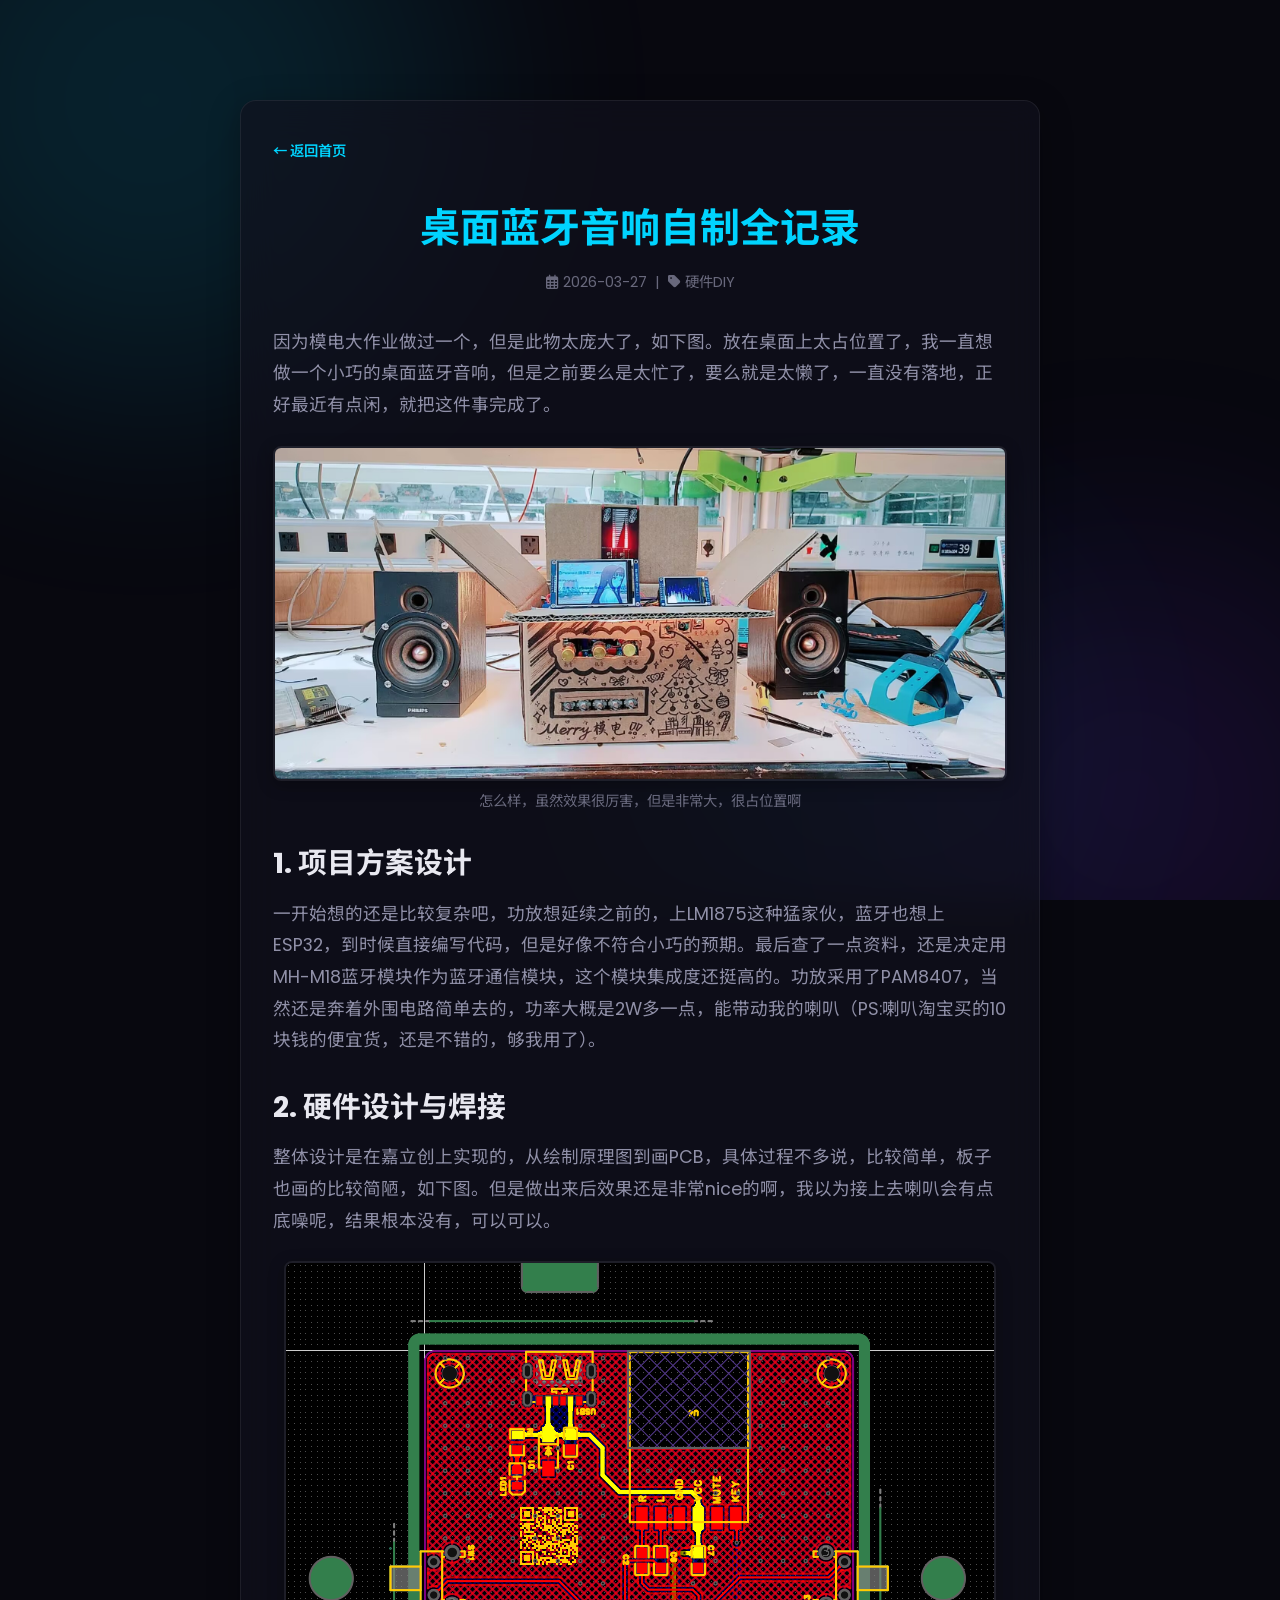
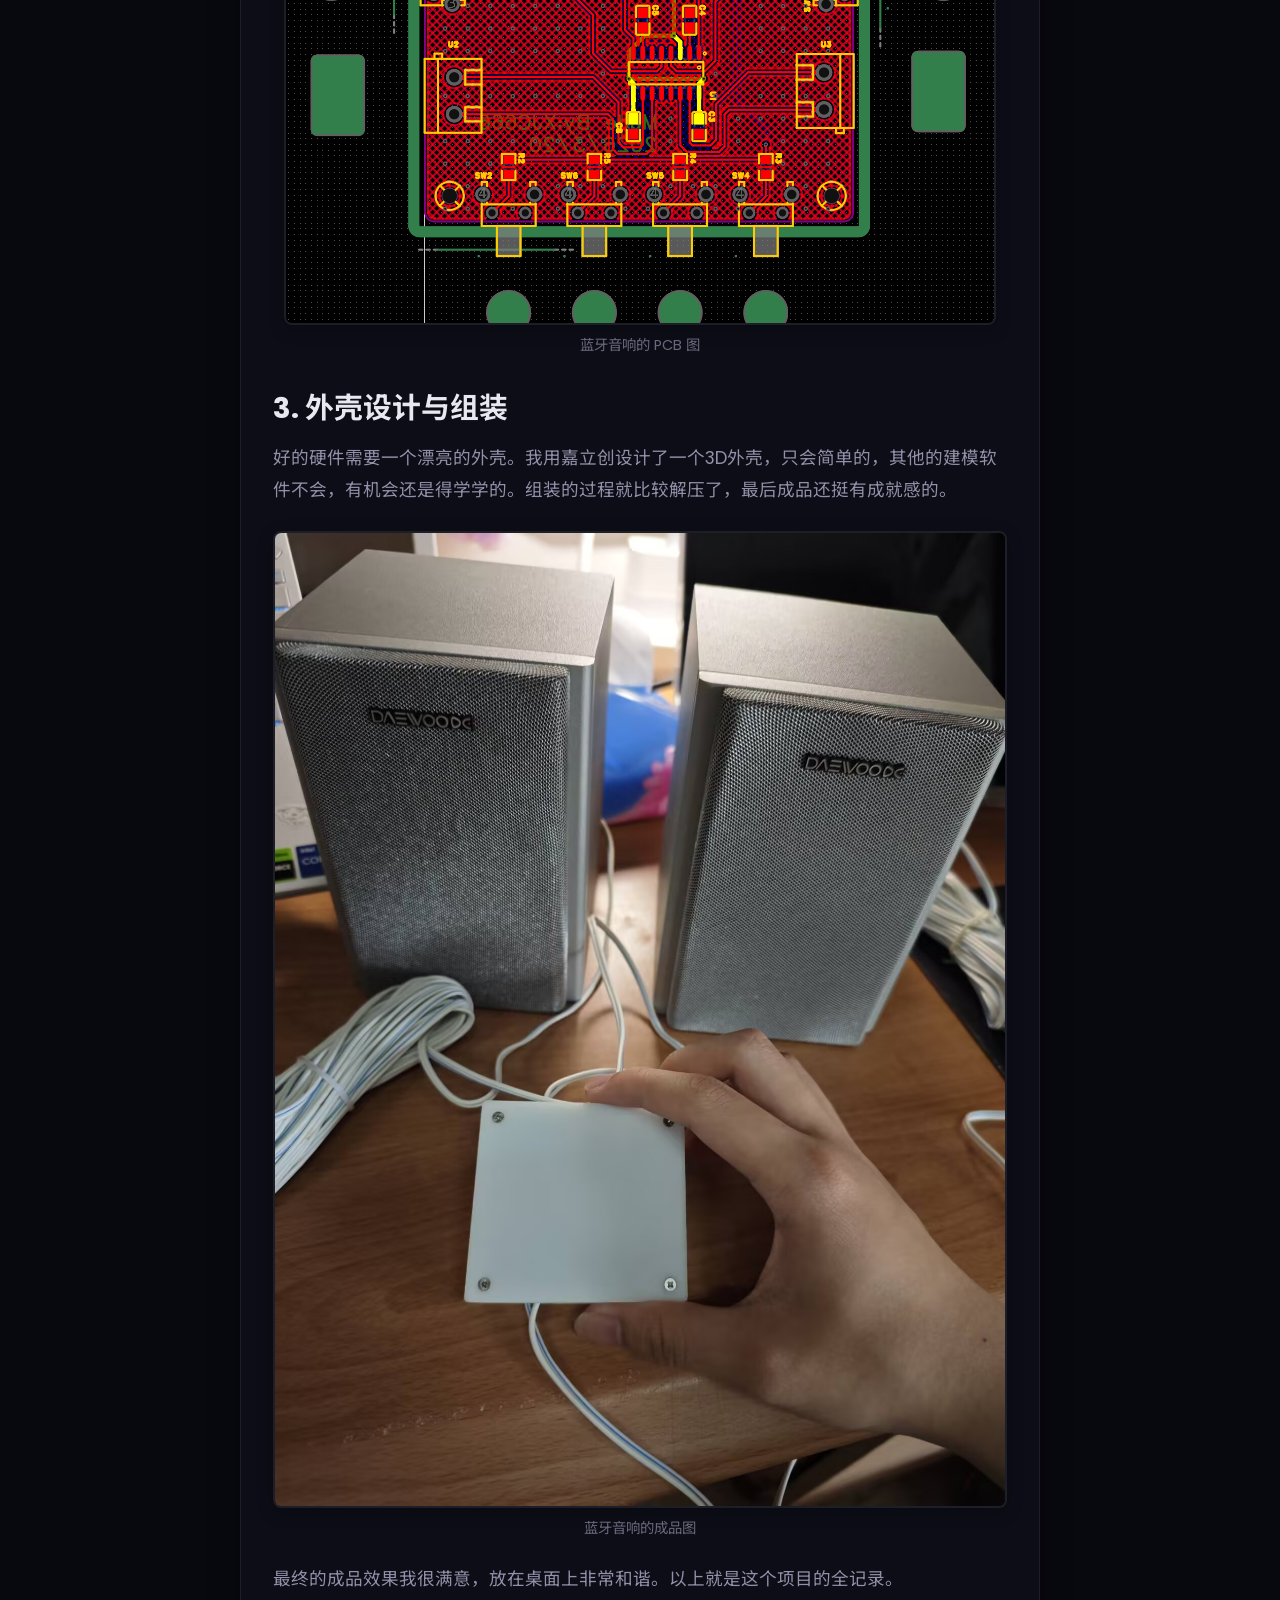
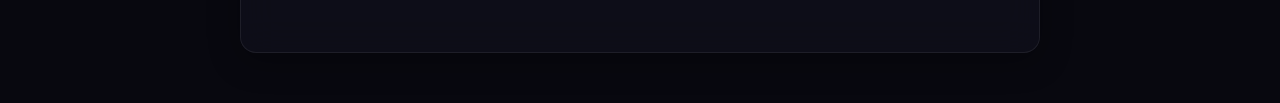
==== commit 5880a6ca: "Add files via upload" ====
--- a/articles/bluetooth-speaker.html
+++ b/articles/bluetooth-speaker.html
@@ -1,69 +1,73 @@
-<!DOCTYPE html>
-<html lang="zh-CN" data-theme="dark">
-<head>
-    <meta charset="UTF-8">
-    <meta name="viewport" content="width=device-width, initial-scale=1.0">
-    <title>桌面蓝牙音响自制全记录 | XJC的智慧小屋</title>
-    
-    <link href="https://fonts.googleapis.com/css2?family=Noto+Sans+SC:wght@400;700&family=Poppins:wght@400;600;700&display=swap" rel="stylesheet">
-    <link rel="stylesheet" href="https://cdnjs.cloudflare.com/ajax/libs/font-awesome/6.5.2/css/all.min.css">
-    <link rel="stylesheet" href="../assets/css/main.css">
-    
-    <style>
-        .article-container { max-width: 800px; margin: 100px auto 50px auto; padding: 2rem; background: var(--container-color); border-radius: 1rem; border: 1px solid var(--border-color); box-shadow: 0 8px 32px rgba(0,0,0,0.3); color: var(--text-color); }
-        .article-header { margin-bottom: 2rem; text-align: center; }
-        .article-header h1 { font-size: 2.5rem; color: var(--first-color); margin-bottom: 1rem; }
-        .article-meta { font-size: 0.9rem; color: var(--text-color); opacity: 0.7; }
-        .article-content h2 { color: var(--title-color); margin-top: 2rem; margin-bottom: 1rem; font-size: 1.8rem;}
-        .article-content p { margin-bottom: 1.5rem; line-height: 1.8; font-size: 1.1rem;}
-        
-        /* 图片排版 */
-        .article-content img { max-width: 100%; height: auto; border-radius: 0.5rem; margin: 1.5rem auto; display: block; box-shadow: 0 4px 16px rgba(0,0,0,0.3); border: 2px solid var(--border-color); }
-        .img-caption { text-align: center; font-size: 0.9rem; color: var(--text-color); opacity: 0.7; margin-top: -1rem; margin-bottom: 1.5rem; display: block;}
-        
-        .back-btn { margin-bottom: 2rem; display: inline-block; color: var(--first-color); font-weight: bold; }
-        .back-btn:hover { text-decoration: underline; }
-        @media screen and (max-width: 768px) { .article-container { margin: 80px 1rem 2rem 1rem; padding: 1.5rem; } .article-header h1 { font-size: 1.8rem; } }
-    </style>
-</head>
-<body style="background-color: var(--body-color);">
-    <canvas id="particle-canvas"></canvas>
-    <main>
-        <div class="article-container">
-            <a href="../index.html" class="back-btn">← 返回首页</a>
-            <header class="article-header">
-                <h1>桌面蓝牙音响自制全记录</h1>
-                <div class="article-meta">
-                    <span><i class="far fa-calendar-alt"></i> 2026-03-27</span> &nbsp;|&nbsp; 
-                    <span><i class="fas fa-tag"></i> 硬件DIY</span>
-                </div>
-            </header>
-            <article class="article-content">
-                <p>因为模电大作业做过一个，但是此物太庞大了，如下图。放在桌面上太占位置了，我一直想做一个小巧的桌面蓝牙音响，但是之前要么是太忙了，要么就是太懒了，一直没有落地，正好最近有点闲，就把这件事完成了。</p>
-                
-                <img src="../assets/images/old_bluetooth.jpg" alt="老蓝牙音响">
-                <span class="img-caption">怎么样，虽然效果很厉害，但是非常大，很占位置啊</span>
-
-                <h2>1. 项目方案设计</h2>
-                <p>一开始想的还是比较复杂吧，功放想延续之前的，上LM1875这种猛家伙，蓝牙也想上ESP32，到时候直接编写代码，但是好像不符合小巧的预期。最后查了一点资料，还是决定用MH-M18蓝牙模块作为蓝牙通信模块，这个模块集成度还挺高的。功放采用了PAM8407，当然还是奔着外围电路简单去的，功率大概是2W多一点，能带动我的喇叭（PS:喇叭淘宝买的10块钱的便宜货，还是不错的，够我用了）。</p>
-                
-                
-                <h2>2. 硬件设计与焊接</h2>
-                <p>整体设计是在嘉立创上实现的，从绘制原理图到画PCB，具体过程不多说，比较简单，板子也画的比较简陋，如下图。但是做出来后效果还是非常nice的啊，我以为接上去喇叭会有点底噪呢，结果根本没有，可以可以。</p>
-                
-                <img src="../assets/images/pcb_demo.png" alt="蓝牙音响PCB设计图">
-                <span class="img-caption">蓝牙音响的 PCB 图</span>
-
-                <h2>3. 外壳设计与组装</h2>
-                <p>好的硬件需要一个漂亮的外壳。我用嘉立创设计了一个3D外壳，只会简单的，其他的建模软件不会，有机会还是得学学的。组装的过程就比较解压了，最后成品还挺有成就感的。</p>
-
-                <img src="../assets/images/bluetooth_look.jpg" alt="蓝牙音响成品图">
-                <span class="img-caption">蓝牙音响的成品图</span>
-                
-                <p>最终的成品效果我很满意，放在桌面上非常和谐。以上就是这个项目的全记录。</p>
-            </article>
-        </div>
-    </main>
-    <script src="../assets/js/main.js"></script>
-</body>
+<!DOCTYPE html>
+<html lang="zh-CN" data-theme="dark">
+<head>
+    <meta charset="UTF-8">
+    <meta name="viewport" content="width=device-width, initial-scale=1.0">
+    <title>桌面蓝牙音响自制全记录 | XJC的智慧小屋</title>
+    
+    <link href="https://fonts.googleapis.com/css2?family=Noto+Sans+SC:wght@400;700&family=Poppins:wght@400;600;700&display=swap" rel="stylesheet">
+    <link rel="stylesheet" href="https://cdnjs.cloudflare.com/ajax/libs/font-awesome/6.5.2/css/all.min.css">
+    <link rel="stylesheet" href="../assets/css/main.css">
+    
+    <style>
+        .article-container { max-width: 800px; margin: 100px auto 50px auto; padding: 2rem; background: var(--bg-card); backdrop-filter: blur(18px); -webkit-backdrop-filter: blur(18px); border-radius: 1rem; border: 1px solid var(--border); box-shadow: 0 8px 32px rgba(0,0,0,0.3); color: var(--text-secondary); }
+        .article-header { margin-bottom: 2rem; text-align: center; }
+        .article-header h1 { font-size: 2.5rem; color: var(--accent); margin-bottom: 1rem; }
+        .article-meta { font-size: 0.9rem; color: var(--text-secondary); opacity: 0.7; }
+        .article-content h2 { color: var(--text-primary); margin-top: 2rem; margin-bottom: 1rem; font-size: 1.8rem;}
+        .article-content p { margin-bottom: 1.5rem; line-height: 1.8; font-size: 1.1rem;}
+        
+        /* 图片排版 */
+        .article-content img { max-width: 100%; height: auto; border-radius: 0.5rem; margin: 1.5rem auto; display: block; box-shadow: 0 4px 16px rgba(0,0,0,0.3); border: 2px solid var(--border); }
+        .img-caption { text-align: center; font-size: 0.9rem; color: var(--text-secondary); opacity: 0.7; margin-top: -1rem; margin-bottom: 1.5rem; display: block;}
+        
+        .back-btn { margin-bottom: 2rem; display: inline-flex; align-items: center; gap: 0.4rem; color: var(--accent); font-weight: 600; font-size: 0.9rem; padding: 0.4rem 0; transition: gap 0.3s; }
+        .back-btn:hover { gap: 0.7rem; }
+        @media screen and (max-width: 768px) { .article-container { margin: 80px 1rem 2rem 1rem; padding: 1.5rem; } .article-header h1 { font-size: 1.8rem; } }
+    </style>
+</head>
+<body>
+    <div class="bg-orbs">
+        <div class="bg-orb bg-orb--1"></div>
+        <div class="bg-orb bg-orb--2"></div>
+        <div class="bg-orb bg-orb--3"></div>
+    </div>
+    <main>
+        <div class="article-container">
+            <a href="../index.html" class="back-btn">← 返回首页</a>
+            <header class="article-header">
+                <h1>桌面蓝牙音响自制全记录</h1>
+                <div class="article-meta">
+                    <span><i class="far fa-calendar-alt"></i> 2026-03-27</span> &nbsp;|&nbsp; 
+                    <span><i class="fas fa-tag"></i> 硬件DIY</span>
+                </div>
+            </header>
+            <article class="article-content">
+                <p>因为模电大作业做过一个，但是此物太庞大了，如下图。放在桌面上太占位置了，我一直想做一个小巧的桌面蓝牙音响，但是之前要么是太忙了，要么就是太懒了，一直没有落地，正好最近有点闲，就把这件事完成了。</p>
+                
+                <img src="../assets/images/old_bluetooth.jpg" alt="老蓝牙音响">
+                <span class="img-caption">怎么样，虽然效果很厉害，但是非常大，很占位置啊</span>
+
+                <h2>1. 项目方案设计</h2>
+                <p>一开始想的还是比较复杂吧，功放想延续之前的，上LM1875这种猛家伙，蓝牙也想上ESP32，到时候直接编写代码，但是好像不符合小巧的预期。最后查了一点资料，还是决定用MH-M18蓝牙模块作为蓝牙通信模块，这个模块集成度还挺高的。功放采用了PAM8407，当然还是奔着外围电路简单去的，功率大概是2W多一点，能带动我的喇叭（PS:喇叭淘宝买的10块钱的便宜货，还是不错的，够我用了）。</p>
+                
+                
+                <h2>2. 硬件设计与焊接</h2>
+                <p>整体设计是在嘉立创上实现的，从绘制原理图到画PCB，具体过程不多说，比较简单，板子也画的比较简陋，如下图。但是做出来后效果还是非常nice的啊，我以为接上去喇叭会有点底噪呢，结果根本没有，可以可以。</p>
+                
+                <img src="../assets/images/pcb_demo.png" alt="蓝牙音响PCB设计图">
+                <span class="img-caption">蓝牙音响的 PCB 图</span>
+
+                <h2>3. 外壳设计与组装</h2>
+                <p>好的硬件需要一个漂亮的外壳。我用嘉立创设计了一个3D外壳，只会简单的，其他的建模软件不会，有机会还是得学学的。组装的过程就比较解压了，最后成品还挺有成就感的。</p>
+
+                <img src="../assets/images/bluetooth_look.jpg" alt="蓝牙音响成品图">
+                <span class="img-caption">蓝牙音响的成品图</span>
+                
+                <p>最终的成品效果我很满意，放在桌面上非常和谐。以上就是这个项目的全记录。</p>
+            </article>
+        </div>
+    </main>
+    <script src="../assets/js/main.js"></script>
+</body>
 </html>
--- a/assets/css/main.css
+++ b/assets/css/main.css
@@ -1,719 +1,625 @@
 /* ============ CSS Variables ============ */
 :root {
-    --hue-color: 195;
-    --first-color: #00d4ff;
-    --first-color-alt: #00b8e0;
-    --first-color-dark: #0099cc;
-    --second-color: #7b2fff;
-    --title-color: #f0f0f5;
-    --text-color: #b0b0c0;
-    --text-color-light: #8888a0;
-    --body-color: #0a0a0f;
-    --container-color: rgba(20, 20, 35, 0.7);
-    --container-color-solid: #141423;
-    --border-color: rgba(255, 255, 255, 0.08);
-    --glow-color: rgba(0, 212, 255, 0.25);
-    --card-shadow: 0 8px 32px rgba(0, 0, 0, 0.4);
-    --glass-blur: 16px;
+    --hue: 195;
+    --accent: #00d4ff;
+    --accent-dim: #0099cc;
+    --purple: #7b2fff;
+    --bg-deep: #08080f;
+    --bg-card: rgba(18, 18, 30, 0.65);
+    --text-primary: #e8e8f0;
+    --text-secondary: #9090a8;
+    --text-muted: #5a5a72;
+    --border: rgba(255, 255, 255, 0.07);
+    --radius: 1rem;
+    --blur: 18px;
 }
 
 [data-theme="light"] {
-    --title-color: #1a1a2e;
-    --text-color: #4a4a60;
-    --text-color-light: #6a6a80;
-    --body-color: #f0f2f8;
-    --container-color: rgba(255, 255, 255, 0.75);
-    --container-color-solid: #ffffff;
-    --border-color: rgba(0, 0, 0, 0.08);
-    --glow-color: rgba(0, 180, 220, 0.15);
-    --card-shadow: 0 8px 32px rgba(0, 0, 0, 0.1);
-}
-
-/* ============ Global ============ */
-* { box-sizing: border-box; margin: 0; padding: 0; }
-
-html {
-    scroll-behavior: smooth;
-}
-
+    --bg-deep: #f4f4f8;
+    --bg-card: rgba(255, 255, 255, 0.7);
+    --text-primary: #1a1a2e;
+    --text-secondary: #555570;
+    --text-muted: #8888a0;
+    --border: rgba(0, 0, 0, 0.08);
+}
+
+/* ============ Reset & Global ============ */
+*, *::before, *::after { box-sizing: border-box; margin: 0; padding: 0; }
+html { scroll-behavior: smooth; }
 body {
     font-family: 'Poppins', 'Noto Sans SC', sans-serif;
-    background-color: var(--body-color);
-    color: var(--text-color);
+    background-color: var(--bg-deep);
+    color: var(--text-secondary);
     line-height: 1.7;
     overflow-x: hidden;
-    position: relative;
-}
-
-h1, h2, h3, h4 { color: var(--title-color); font-weight: 700; line-height: 1.3; }
+    -webkit-font-smoothing: antialiased;
+}
+h1, h2, h3, h4 { color: var(--text-primary); font-weight: 700; line-height: 1.3; }
 ul { list-style: none; }
 a { text-decoration: none; color: inherit; }
-
-.container { max-width: 1100px; margin-left: auto; margin-right: auto; padding: 0 2rem; }
+.container { max-width: 1100px; margin: 0 auto; padding: 0 2rem; }
 .grid { display: grid; gap: 2rem; }
-.section { padding: 6rem 0 3rem; position: relative; z-index: 1; }
+.section { padding: 5rem 0 3rem; position: relative; z-index: 1; }
 .section__title {
     text-align: center;
-    font-size: 2.2rem;
-    margin-bottom: 3.5rem;
-    background: linear-gradient(135deg, var(--first-color), var(--second-color));
-    -webkit-background-clip: text;
-    -webkit-text-fill-color: transparent;
-    background-clip: text;
+    font-size: 2rem;
+    font-weight: 700;
+    margin-bottom: 3rem;
+    color: var(--text-primary);
+    letter-spacing: -0.3px;
+}
+
+/* ============ Background Orbs ============ */
+.bg-orbs {
+    position: fixed;
+    inset: 0;
+    pointer-events: none;
+    z-index: 0;
+    overflow: hidden;
+}
+.bg-orb {
+    position: absolute;
+    border-radius: 50%;
+    filter: blur(120px);
+    opacity: 0.12;
+    animation: orbDrift 20s ease-in-out infinite;
+}
+.bg-orb--1 {
+    width: 600px; height: 600px;
+    background: var(--accent);
+    top: -200px; left: -150px;
+    animation-delay: 0s;
+}
+.bg-orb--2 {
+    width: 500px; height: 500px;
+    background: var(--purple);
+    bottom: -150px; right: -100px;
+    animation-delay: -7s;
+}
+.bg-orb--3 {
+    width: 400px; height: 400px;
+    background: var(--accent);
+    top: 60%; left: 50%;
+    animation-delay: -14s;
+    opacity: 0.07;
+}
+@keyframes orbDrift {
+    0%, 100% { transform: translate(0, 0) scale(1); }
+    25% { transform: translate(60px, -40px) scale(1.08); }
+    50% { transform: translate(-30px, 50px) scale(0.94); }
+    75% { transform: translate(-50px, -30px) scale(1.05); }
+}
+
+/* ============ Hero / Text Matrix ============ */
+.hero {
+    min-height: 100vh;
+    display: flex;
+    align-items: center;
+    justify-content: center;
     position: relative;
-}
-.section__title::after {
-    content: '';
-    position: absolute;
-    bottom: -0.8rem;
-    left: 50%;
-    transform: translateX(-50%);
-    width: 60px;
-    height: 3px;
-    background: linear-gradient(90deg, var(--first-color), var(--second-color));
-    border-radius: 3px;
-}
-
-/* ============ Particle Canvas ============ */
-#particle-canvas {
+    overflow: hidden;
+    padding: 0;
+}
+.hero__matrix-wrap {
+    position: absolute;
+    inset: -5%;
+    pointer-events: none;
+    user-select: none;
+}
+.hero__matrix {
+    position: absolute;
+    inset: 0;
+    display: flex;
+    flex-direction: column;
+    align-items: center;
+    justify-content: center;
+    gap: 0.6rem;
+}
+.matrix-row {
+    display: flex;
+    gap: 1.8rem;
+}
+.matrix-cell {
+    font-family: 'Poppins', 'Noto Sans SC', sans-serif;
+    font-size: 5.5rem;
+    font-weight: 900;
+    letter-spacing: 4px;
+    line-height: 1;
+}
+.hero__matrix--base .matrix-cell {
+    color: rgba(255, 255, 255, 0.07);
+}
+[data-theme="light"] .hero__matrix--base .matrix-cell {
+    color: rgba(0, 0, 0, 0.06);
+}
+
+/* ============ Spotlight wrapper — ONE unified circle ============ */
+.spotlight {
+    position: absolute;
+    inset: 0;
+    z-index: 10;
+    clip-path: circle(0px at -200px -200px);
+    will-change: clip-path;
+    pointer-events: none;
+}
+.spotlight__matrix {
+    position: absolute;
+    inset: 0;
+    display: flex;
+    flex-direction: column;
+    align-items: center;
+    justify-content: center;
+    gap: 0.6rem;
+}
+.spotlight__matrix {
+    z-index: 1;
+}
+.spotlight__matrix .matrix-cell {
+    font-family: 'Poppins', 'Noto Sans SC', sans-serif;
+    font-size: 5.5rem;
+    font-weight: 900;
+    letter-spacing: 4px;
+    line-height: 1;
+    color: #fff;
+    text-shadow: 0 0 20px rgba(0, 212, 255, 0.8), 0 0 50px rgba(0, 212, 255, 0.5), 0 0 90px rgba(0, 212, 255, 0.3);
+}
+[data-theme="light"] .spotlight__matrix .matrix-cell {
+    color: #0077cc;
+    text-shadow: 0 0 20px rgba(0, 120, 210, 0.35);
+}
+.spotlight__text {
+    position: absolute;
+    inset: 0;
+    display: flex;
+    flex-direction: column;
+    align-items: center;
+    justify-content: center;
+    text-align: center;
+    z-index: 2;
+    background: rgba(8, 8, 15, 0.5);
+}
+[data-theme="light"] .spotlight__text {
+    background: rgba(244, 244, 248, 0.7);
+}
+.spotlight__text h1 {
+    font-size: 3.6rem;
+    font-weight: 800;
+    letter-spacing: -0.5px;
+    line-height: 1.15;
+    margin-bottom: 0.6rem;
+    color: var(--accent);
+    text-shadow: 0 0 40px rgba(0, 212, 255, 0.5), 0 0 80px rgba(0, 212, 255, 0.2);
+    min-height: 4.2rem;
+}
+.spotlight__text .hero__subtitle {
+    font-size: 1.25rem;
+    color: #fff;
+    margin-bottom: 0.6rem;
+    font-weight: 500;
+    letter-spacing: 2px;
+    line-height: 1.4;
+    min-height: 1.8rem;
+}
+.spotlight__text .hero__desc {
+    font-size: 1rem;
+    color: rgba(255,255,255,0.85);
+    margin-bottom: 2.5rem;
+    max-width: 520px;
+    margin-left: auto;
+    margin-right: auto;
+    line-height: 1.6;
+    min-height: 3.2rem;
+}
+[data-theme="light"] .spotlight__text h1 {
+    color: #0055aa;
+    text-shadow: 0 0 20px rgba(0, 100, 200, 0.3);
+}
+[data-theme="light"] .spotlight__text .hero__subtitle {
+    color: #1a1a2e;
+}
+[data-theme="light"] .spotlight__text .hero__desc {
+    color: rgba(30, 30, 50, 0.85);
+}
+.hero__buttons { display: flex; gap: 1rem; justify-content: center; flex-wrap: wrap; }
+
+/* Hero content — Chinese layer */
+.hero__content {
+    position: absolute;
+    inset: 0;
+    display: flex;
+    flex-direction: column;
+    align-items: center;
+    justify-content: center;
+    text-align: center;
+    z-index: 5;
+    pointer-events: auto;
+}
+.hero__content h1 {
+    font-size: 3.6rem;
+    font-weight: 800;
+    letter-spacing: -0.5px;
+    line-height: 1.15;
+    margin-bottom: 0.6rem;
+    color: #fff;
+    text-shadow: 0 0 60px rgba(255,255,255,0.3);
+    min-height: 4.2rem;
+}
+.hero__content .hero__subtitle {
+    font-size: 1.25rem;
+    color: var(--accent);
+    margin-bottom: 0.6rem;
+    font-weight: 500;
+    letter-spacing: 2px;
+    line-height: 1.4;
+    min-height: 1.8rem;
+}
+.hero__content .hero__desc {
+    font-size: 1rem;
+    color: var(--text-secondary);
+    margin-bottom: 2.5rem;
+    max-width: 520px;
+    margin-left: auto;
+    margin-right: auto;
+    line-height: 1.6;
+    min-height: 3.2rem;
+}
+
+/* Avatar in hero */
+.hero__avatar {
+    width: 100px;
+    height: 100px;
+    border-radius: 50%;
+    object-fit: cover;
+    border: 2px solid rgba(255,255,255,0.1);
+    margin-bottom: 1.5rem;
+    box-shadow: 0 0 30px rgba(0, 212, 255, 0.15);
+}
+
+/* ============ Buttons ============ */
+.btn {
+    display: inline-flex;
+    align-items: center;
+    gap: 0.5rem;
+    padding: 0.8rem 1.8rem;
+    border-radius: 3rem;
+    font-weight: 600;
+    font-size: 0.92rem;
+    transition: all 0.3s ease;
+    cursor: pointer;
+    border: none;
+    letter-spacing: 0.2px;
+}
+.btn--primary {
+    background: #fff;
+    color: #0a0a0f;
+}
+.btn--primary:hover {
+    background: #e0e0e0;
+    transform: translateY(-1px);
+    box-shadow: 0 8px 30px rgba(0,0,0,0.3);
+}
+.btn--outline {
+    background: transparent;
+    border: 1.5px solid rgba(255,255,255,0.25);
+    color: #fff;
+}
+.btn--outline:hover {
+    border-color: rgba(255,255,255,0.5);
+    background: rgba(255,255,255,0.05);
+}
+.btn--accent {
+    background: var(--accent);
+    color: #0a0a0f;
+}
+.btn--accent:hover {
+    background: #00e0ff;
+    box-shadow: 0 8px 30px rgba(0, 212, 255, 0.3);
+    transform: translateY(-1px);
+}
+
+/* ============ Navigation ============ */
+.header {
     position: fixed;
     top: 0;
     left: 0;
-    width: 100vw;
-    height: 100vh;
-    z-index: 0;
-    pointer-events: none;
-}
-
-/* ============ Buttons ============ */
-.button {
-    display: inline-flex;
-    align-items: center;
-    justify-content: center;
-    gap: 0.6rem;
-    background: linear-gradient(135deg, var(--first-color), #0099cc);
-    color: #fff;
-    padding: 0.85rem 1.8rem;
-    border-radius: 0.6rem;
-    font-weight: 600;
-    font-size: 0.95rem;
-    transition: all 0.3s ease;
-    border: none;
-    cursor: pointer;
-    position: relative;
-    overflow: hidden;
-    letter-spacing: 0.3px;
-}
-.button::before {
-    content: '';
-    position: absolute;
-    inset: 0;
-    background: linear-gradient(135deg, var(--second-color), var(--first-color));
-    opacity: 0;
-    transition: opacity 0.3s ease;
-}
-.button:hover {
-    transform: translateY(-2px);
-    box-shadow: 0 8px 25px var(--glow-color);
-}
-.button:hover::before { opacity: 1; }
-.button span, .button i { position: relative; z-index: 1; }
-
-.button--ghost {
-    background: transparent;
-    border: 2px solid var(--first-color);
-    color: var(--first-color);
-}
-.button--ghost:hover {
-    background: var(--first-color);
-    color: #fff;
-    box-shadow: 0 8px 25px var(--glow-color);
-}
-.button--ghost::before { display: none; }
-
-/* ============ Navigation ============ */
-.header {
     width: 100%;
-    position: fixed;
-    top: 0;
-    left: 0;
     z-index: 1000;
-    background: rgba(10, 10, 15, 0.75);
+    background: rgba(8, 8, 15, 0.7);
     backdrop-filter: blur(20px);
     -webkit-backdrop-filter: blur(20px);
-    border-bottom: 1px solid var(--border-color);
-    transition: all 0.3s ease;
+    border-bottom: 1px solid var(--border);
+    transition: background 0.3s;
 }
 .nav {
-    height: 4.2rem;
+    height: 4rem;
     display: flex;
     justify-content: space-between;
     align-items: center;
 }
 .nav__logo {
-    color: var(--title-color);
     font-weight: 700;
-    font-size: 1.25rem;
-    background: linear-gradient(135deg, var(--first-color), var(--second-color));
-    -webkit-background-clip: text;
-    -webkit-text-fill-color: transparent;
-    background-clip: text;
+    font-size: 1.15rem;
+    color: var(--text-primary);
+    letter-spacing: -0.3px;
     transition: opacity 0.3s;
 }
-.nav__logo:hover { opacity: 0.8; }
+.nav__logo:hover { opacity: 0.7; }
 .nav__list { display: flex; gap: 2.2rem; }
 .nav__link {
-    color: var(--text-color);
+    color: var(--text-secondary);
+    font-size: 0.9rem;
     font-weight: 500;
-    font-size: 0.95rem;
     transition: color 0.3s;
-    position: relative;
-}
-.nav__link::after {
-    content: '';
-    position: absolute;
-    bottom: -4px;
-    left: 0;
-    width: 0;
-    height: 2px;
-    background: var(--first-color);
-    border-radius: 2px;
-    transition: width 0.3s ease;
-}
-.nav__link:hover { color: var(--first-color); }
-.nav__link:hover::after { width: 100%; }
-
-.nav__actions { display: flex; align-items: center; gap: 1.2rem; }
-.theme-switcher {
-    font-size: 1.2rem;
-    color: var(--text-color);
+}
+.nav__link:hover { color: #fff; }
+.nav__actions { display: flex; align-items: center; gap: 1rem; }
+.nav__theme {
+    background: none;
+    border: none;
+    color: var(--text-secondary);
+    font-size: 1.1rem;
     cursor: pointer;
-    transition: all 0.3s;
-    padding: 0.4rem;
-    border-radius: 50%;
-}
-.theme-switcher:hover {
-    color: var(--first-color);
-    text-shadow: 0 0 20px var(--first-color);
-}
-.nav__toggle {
-    display: none;
-    font-size: 1.3rem;
-    color: var(--title-color);
-    cursor: pointer;
-}
-
-/* ============ Hero Section ============ */
-.hero {
-    min-height: 100vh;
-    display: flex;
-    align-items: center;
-    padding-top: 5rem;
-}
-.hero__container {
-    grid-template-columns: 1fr 1fr;
-    align-items: center;
-    gap: 4rem;
-}
-.hero__content h1 {
-    font-size: 3.2rem;
-    font-weight: 700;
-    margin-bottom: 1rem;
-    background: linear-gradient(135deg, var(--first-color) 0%, #fff 40%, var(--second-color) 100%);
-    -webkit-background-clip: text;
-    -webkit-text-fill-color: transparent;
-    background-clip: text;
-    animation: shimmer 3s ease-in-out infinite;
-}
-@keyframes shimmer {
-    0%, 100% { filter: brightness(1); }
-    50% { filter: brightness(1.3); }
-}
-.hero__subtitle {
-    font-size: 1.3rem;
-    color: var(--first-color);
-    margin-bottom: 0.8rem;
-    font-weight: 500;
-}
-.hero__description {
-    font-size: 1.05rem;
-    color: var(--text-color);
-    margin-bottom: 2.5rem;
-    max-width: 450px;
-}
-.hero__buttons { display: flex; flex-wrap: wrap; gap: 1rem; }
-.hero__image {
-    display: flex;
-    justify-content: center;
-    align-items: center;
-}
-.hero__image img {
-    width: 280px;
-    height: 280px;
-    border-radius: 50%;
-    object-fit: cover;
-    border: 3px solid transparent;
-    background: linear-gradient(var(--body-color), var(--body-color)) padding-box,
-                linear-gradient(135deg, var(--first-color), var(--second-color)) border-box;
-    box-shadow: 0 0 40px var(--glow-color), 0 0 80px rgba(123, 47, 255, 0.15);
-    transition: transform 0.5s ease, box-shadow 0.5s ease;
-    animation: float 6s ease-in-out infinite;
-}
-@keyframes float {
-    0%, 100% { transform: translateY(0); }
-    50% { transform: translateY(-15px); }
-}
-.hero__image img:hover {
-    transform: scale(1.05);
-    box-shadow: 0 0 60px var(--glow-color), 0 0 120px rgba(123, 47, 255, 0.25);
-}
-
-/* ============ About Section ============ */
-.about__container {
-    grid-template-columns: 1fr 1fr;
-    gap: 3rem;
-    align-items: start;
-}
-.about__left p {
-    margin-bottom: 1.2rem;
-    font-size: 1.02rem;
-}
-.about__left strong {
-    color: var(--first-color);
-    font-weight: 600;
-}
-.musings {
-    background: var(--container-color);
-    backdrop-filter: blur(var(--glass-blur));
-    -webkit-backdrop-filter: blur(var(--glass-blur));
-    padding: 1.8rem;
-    border-radius: 1rem;
+    padding: 0.3rem;
+    transition: color 0.3s;
+}
+.nav__theme:hover { color: #fff; }
+.nav__toggle { display: none; background: none; border: none; color: var(--text-primary); font-size: 1.3rem; cursor: pointer; }
+
+/* ============ About ============ */
+.about__container { grid-template-columns: 1fr 1fr; gap: 3rem; align-items: start; }
+.about__left p { margin-bottom: 1rem; font-size: 0.98rem; }
+.about__left strong { color: var(--accent); font-weight: 600; }
+
+.motto {
+    background: var(--bg-card);
+    backdrop-filter: blur(var(--blur));
+    -webkit-backdrop-filter: blur(var(--blur));
+    border: 1px solid var(--border);
+    border-radius: var(--radius);
+    padding: 1.5rem;
     margin-top: 2rem;
-    border: 1px solid var(--border-color);
-    position: relative;
-    overflow: hidden;
-}
-.musings::before {
-    content: '';
-    position: absolute;
-    top: 0;
-    left: 0;
-    width: 4px;
-    height: 100%;
-    background: linear-gradient(180deg, var(--first-color), var(--second-color));
-    border-radius: 4px 0 0 4px;
-}
-.musings__title {
-    margin-bottom: 0.8rem;
-    color: var(--first-color);
-    font-size: 1.1rem;
-}
-.musings blockquote {
-    font-style: italic;
-    color: var(--text-color);
-    font-size: 1.05rem;
-    padding-left: 1rem;
-    border-left: none;
-}
-
-/* Timeline */
-.timeline {
-    border-left: 2px solid rgba(0, 212, 255, 0.3);
-    padding-left: 1.8rem;
-    margin-bottom: 2rem;
-}
-.timeline__item {
-    position: relative;
-    margin-bottom: 2rem;
-}
+    border-left: 3px solid var(--accent);
+}
+.motto__title { font-size: 0.85rem; color: var(--accent); margin-bottom: 0.5rem; text-transform: uppercase; letter-spacing: 1px; }
+.motto blockquote { font-style: italic; font-size: 1rem; color: var(--text-primary); }
+
+.timeline { border-left: 1.5px solid rgba(255,255,255,0.1); padding-left: 1.5rem; margin-bottom: 2rem; }
+.timeline__item { position: relative; margin-bottom: 1.8rem; }
 .timeline__item::before {
     content: '';
     position: absolute;
-    left: -2.15rem;
+    left: -1.8rem;
     top: 0.3rem;
-    width: 14px;
-    height: 14px;
-    background: var(--first-color);
+    width: 10px; height: 10px;
+    background: var(--accent);
     border-radius: 50%;
-    box-shadow: 0 0 12px var(--glow-color);
-}
-.timeline__date {
-    font-size: 0.85rem;
-    color: var(--first-color);
-    margin-bottom: 0.4rem;
-    font-weight: 600;
-    letter-spacing: 0.5px;
-}
-.timeline__content h3 {
-    font-size: 1.1rem;
-    margin-bottom: 0.3rem;
-}
-.timeline__content p {
-    font-size: 0.92rem;
-    color: var(--text-color);
-}
-
-/* Tags */
-.about__tags {
-    display: flex;
-    flex-wrap: wrap;
-    gap: 0.6rem;
-}
-.about__tags li {
-    background: var(--container-color);
-    backdrop-filter: blur(var(--glass-blur));
-    -webkit-backdrop-filter: blur(var(--glass-blur));
+    box-shadow: 0 0 10px rgba(0,212,255,0.4);
+}
+.timeline__date { font-size: 0.8rem; color: var(--accent); margin-bottom: 0.2rem; font-weight: 600; letter-spacing: 0.5px; text-transform: uppercase; }
+.timeline__content h3 { font-size: 1rem; margin-bottom: 0.2rem; }
+.timeline__content p { font-size: 0.88rem; color: var(--text-muted); }
+
+.tags { display: flex; flex-wrap: wrap; gap: 0.5rem; }
+.tags li {
+    background: var(--bg-card);
+    backdrop-filter: blur(var(--blur));
+    -webkit-backdrop-filter: blur(var(--blur));
+    border: 1px solid var(--border);
+    padding: 0.4rem 1rem;
+    border-radius: 2rem;
+    font-size: 0.8rem;
+    color: var(--text-secondary);
+    transition: all 0.3s;
+}
+.tags li:hover { border-color: var(--accent); color: var(--accent); }
+
+/* ============ Cards (Projects & Insights) ============ */
+.projects__filters {
+    display: flex;
+    justify-content: center;
+    gap: 0.5rem;
+    margin-bottom: 2.5rem;
+}
+.filter-btn {
+    background: var(--bg-card);
+    backdrop-filter: blur(var(--blur));
+    -webkit-backdrop-filter: blur(var(--blur));
+    border: 1px solid var(--border);
+    color: var(--text-secondary);
     padding: 0.5rem 1.2rem;
     border-radius: 2rem;
     font-size: 0.85rem;
-    border: 1px solid var(--border-color);
+    font-weight: 500;
+    cursor: pointer;
     transition: all 0.3s;
-    cursor: default;
-}
-.about__tags li:hover {
-    border-color: var(--first-color);
-    color: var(--first-color);
-    box-shadow: 0 0 15px rgba(0, 212, 255, 0.15);
-    transform: translateY(-2px);
-}
-
-/* ============ Projects Section ============ */
-.projects__filters {
-    display: flex;
-    justify-content: center;
-    flex-wrap: wrap;
-    gap: 1rem;
-    margin-bottom: 2.5rem;
-}
-.filter-button {
-    background: var(--container-color);
-    backdrop-filter: blur(var(--glass-blur));
-    -webkit-backdrop-filter: blur(var(--glass-blur));
-    border: 1px solid var(--border-color);
-    font-size: 0.9rem;
-    font-weight: 600;
-    cursor: pointer;
-    color: var(--text-color);
-    padding: 0.6rem 1.4rem;
-    border-radius: 2rem;
-    transition: all 0.3s;
-}
-.filter-button:hover {
-    border-color: var(--first-color);
-    color: var(--first-color);
-}
-.filter-button.active {
-    background: linear-gradient(135deg, var(--first-color), #0099cc);
-    color: #fff;
-    border-color: transparent;
-    box-shadow: 0 4px 15px var(--glow-color);
-}
-
-.projects__grid {
-    grid-template-columns: repeat(auto-fit, minmax(320px, 1fr));
-}
-
-/* Project Card */
-.project-card {
-    background: var(--container-color);
-    backdrop-filter: blur(var(--glass-blur));
-    -webkit-backdrop-filter: blur(var(--glass-blur));
-    border-radius: 1rem;
-    border: 1px solid var(--border-color);
-    transition: all 0.4s ease;
+}
+.filter-btn:hover { color: #fff; border-color: rgba(255,255,255,0.2); }
+.filter-btn.active {
+    background: #fff;
+    color: #0a0a0f;
+    border-color: #fff;
+}
+
+.projects__grid { grid-template-columns: repeat(auto-fit, minmax(300px, 1fr)); }
+.card {
+    background: var(--bg-card);
+    backdrop-filter: blur(var(--blur));
+    -webkit-backdrop-filter: blur(var(--blur));
+    border: 1px solid var(--border);
+    border-radius: var(--radius);
+    padding: 1.8rem;
+    transition: all 0.35s ease;
     position: relative;
     overflow: hidden;
 }
-.project-card::before {
+.card::after {
     content: '';
     position: absolute;
-    top: 0;
-    left: 0;
-    width: 100%;
-    height: 3px;
-    background: linear-gradient(90deg, var(--first-color), var(--second-color));
-    transform: scaleX(0);
-    transform-origin: left;
-    transition: transform 0.4s ease;
-}
-.project-card:hover::before { transform: scaleX(1); }
-.project-card:hover {
-    transform: translateY(-6px);
-    box-shadow: 0 16px 48px rgba(0, 0, 0, 0.5), 0 0 30px rgba(0, 212, 255, 0.08);
-    border-color: rgba(0, 212, 255, 0.25);
-}
-.project-card.hide { display: none; }
-.project-card__content { padding: 1.8rem; }
-.project-card__title {
-    font-size: 1.2rem;
-    margin-bottom: 0.8rem;
-    line-height: 1.4;
-}
-.project-card__description {
-    font-size: 0.9rem;
-    margin-bottom: 1.5rem;
-    color: var(--text-color-light);
-    line-height: 1.6;
-}
-.project-card__actions { display: flex; gap: 1rem; flex-wrap: wrap; }
-.project-card__action {
-    color: var(--text-color);
-    font-size: 0.88rem;
+    inset: 0;
+    border-radius: var(--radius);
+    opacity: 0;
+    transition: opacity 0.35s;
+    background: radial-gradient(600px circle at var(--mx, 50%) var(--my, 50%), rgba(255,255,255,0.03) 0%, transparent 60%);
+    pointer-events: none;
+}
+.card:hover::after { opacity: 1; }
+.card:hover {
+    transform: translateY(-4px);
+    border-color: rgba(255,255,255,0.15);
+    box-shadow: 0 12px 40px rgba(0,0,0,0.3);
+}
+.card.hide { display: none; }
+.card__title { font-size: 1.15rem; margin-bottom: 0.6rem; color: var(--text-primary); }
+.card__desc { font-size: 0.88rem; color: var(--text-muted); margin-bottom: 1.2rem; line-height: 1.6; }
+.card__actions { display: flex; gap: 1rem; flex-wrap: wrap; align-items: center; }
+.card__link {
+    font-size: 0.85rem;
     font-weight: 600;
-    transition: all 0.3s;
+    color: var(--accent);
     display: inline-flex;
     align-items: center;
-    gap: 0.4rem;
-}
-.project-card__action:hover { color: var(--first-color); }
-.project-card__action--primary {
-    color: var(--first-color);
-    padding: 0.5rem 1rem;
-    border: 1px solid rgba(0, 212, 255, 0.3);
-    border-radius: 0.5rem;
-    transition: all 0.3s;
-}
-.project-card__action--primary:hover {
-    background: rgba(0, 212, 255, 0.1);
-    border-color: var(--first-color);
-    box-shadow: 0 0 15px rgba(0, 212, 255, 0.15);
-}
-
-/* ============ Insights Section ============ */
-.insights__container {
-    grid-template-columns: repeat(auto-fit, minmax(320px, 1fr));
-    gap: 2rem;
-}
-
-/* Insight Card */
+    gap: 0.3rem;
+    transition: gap 0.3s;
+}
+.card__link:hover { gap: 0.6rem; }
+.card__muted { font-size: 0.82rem; color: var(--text-muted); display: inline-flex; align-items: center; gap: 0.3rem; }
+
+.insights__container { grid-template-columns: repeat(auto-fit, minmax(300px, 1fr)); gap: 2rem; }
 .insight-card {
-    background: var(--container-color);
-    backdrop-filter: blur(var(--glass-blur));
-    -webkit-backdrop-filter: blur(var(--glass-blur));
+    background: var(--bg-card);
+    backdrop-filter: blur(var(--blur));
+    -webkit-backdrop-filter: blur(var(--blur));
+    border: 1px solid var(--border);
+    border-radius: var(--radius);
     padding: 2rem;
-    border-radius: 1rem;
-    border: 1px solid var(--border-color);
-    transition: all 0.4s ease;
+    transition: all 0.35s ease;
     display: flex;
     flex-direction: column;
-    position: relative;
-    overflow: hidden;
-}
-.insight-card::after {
-    content: '';
-    position: absolute;
-    bottom: 0;
-    right: 0;
-    width: 120px;
-    height: 120px;
-    background: radial-gradient(circle, rgba(0, 212, 255, 0.06) 0%, transparent 70%);
-    border-radius: 50%;
-    transform: translate(30%, 30%);
-    pointer-events: none;
 }
 .insight-card:hover {
-    transform: translateY(-6px);
-    box-shadow: 0 16px 48px rgba(0, 0, 0, 0.5), 0 0 30px rgba(0, 212, 255, 0.08);
-    border-color: rgba(0, 212, 255, 0.25);
-}
-.insight-card__header {
-    display: flex;
-    justify-content: space-between;
-    align-items: center;
-    margin-bottom: 1.2rem;
-    font-size: 0.85rem;
-    color: var(--text-color-light);
-}
-.insight-card__date { display: flex; align-items: center; gap: 0.4rem; }
+    transform: translateY(-4px);
+    border-color: rgba(255,255,255,0.15);
+    box-shadow: 0 12px 40px rgba(0,0,0,0.3);
+}
+.insight-card__meta { display: flex; justify-content: space-between; align-items: center; margin-bottom: 1rem; font-size: 0.8rem; }
+.insight-card__date { color: var(--text-muted); display: flex; align-items: center; gap: 0.3rem; }
 .insight-card__tag {
-    background: rgba(0, 212, 255, 0.1);
-    padding: 0.25rem 0.9rem;
+    background: rgba(0, 212, 255, 0.08);
+    color: var(--accent);
+    padding: 0.2rem 0.7rem;
     border-radius: 2rem;
-    color: var(--first-color);
+    font-size: 0.72rem;
     font-weight: 600;
-    font-size: 0.78rem;
-    border: 1px solid rgba(0, 212, 255, 0.2);
-}
-.insight-card__title {
-    font-size: 1.25rem;
-    margin-bottom: 0.8rem;
-    color: var(--title-color);
-    line-height: 1.4;
-}
-.insight-card__excerpt {
-    margin-bottom: 1.5rem;
-    flex-grow: 1;
-    font-size: 0.92rem;
-    color: var(--text-color-light);
-}
-.insight-card__link {
-    display: inline-flex;
-    align-items: center;
-    gap: 0.5rem;
-    color: var(--first-color);
-    font-weight: 600;
-    font-size: 0.92rem;
-    transition: gap 0.3s;
-}
-.insight-card__link:hover { gap: 0.9rem; }
-
-/* ============ Contact Section ============ */
+    border: 1px solid rgba(0, 212, 255, 0.15);
+}
+.insight-card__title { font-size: 1.15rem; margin-bottom: 0.6rem; color: var(--text-primary); }
+.insight-card__excerpt { font-size: 0.9rem; color: var(--text-muted); flex: 1; margin-bottom: 1.2rem; }
+.insight-card__link { color: var(--accent); font-size: 0.88rem; font-weight: 600; display: inline-flex; align-items: center; gap: 0.4rem; transition: gap 0.3s; }
+.insight-card__link:hover { gap: 0.8rem; }
+
+/* ============ Contact ============ */
 .contact__container {
     text-align: center;
-    max-width: 650px;
-    background: var(--container-color);
-    backdrop-filter: blur(var(--glass-blur));
-    -webkit-backdrop-filter: blur(var(--glass-blur));
-    padding: 3rem;
-    border-radius: 1.2rem;
-    border: 1px solid var(--border-color);
-    position: relative;
-    overflow: hidden;
-}
-.contact__container::before {
-    content: '';
-    position: absolute;
-    top: -50%;
-    left: -50%;
-    width: 200%;
-    height: 200%;
-    background: radial-gradient(circle at center, rgba(0, 212, 255, 0.03) 0%, transparent 60%);
-    pointer-events: none;
-}
-.contact__container p {
-    font-size: 1.02rem;
-    margin-bottom: 0.5rem;
-}
-.contact__buttons {
-    display: flex;
-    justify-content: center;
-    flex-wrap: wrap;
-    gap: 1rem;
-    margin-top: 2rem;
-    position: relative;
-    z-index: 1;
-}
+    max-width: 600px;
+    background: var(--bg-card);
+    backdrop-filter: blur(var(--blur));
+    -webkit-backdrop-filter: blur(var(--blur));
+    border: 1px solid var(--border);
+    border-radius: var(--radius);
+    padding: 2.5rem;
+}
+.contact__container p { font-size: 0.95rem; margin-bottom: 0.5rem; }
+.contact__buttons { display: flex; justify-content: center; flex-wrap: wrap; gap: 1rem; margin-top: 1.8rem; }
 
 /* ============ Modal ============ */
 .modal {
-    position: fixed;
-    inset: 0;
-    background-color: rgba(0, 0, 0, 0.7);
+    position: fixed; inset: 0;
+    background: rgba(0,0,0,0.7);
     backdrop-filter: blur(6px);
     -webkit-backdrop-filter: blur(6px);
-    display: flex;
-    align-items: center;
-    justify-content: center;
+    display: flex; align-items: center; justify-content: center;
     z-index: 2000;
-    opacity: 0;
-    visibility: hidden;
-    transition: all 0.3s ease;
+    opacity: 0; visibility: hidden;
+    transition: all 0.3s;
 }
 .modal.active-modal { opacity: 1; visibility: visible; }
-.modal__content {
-    background: var(--container-color-solid);
-    padding: 3rem;
-    border-radius: 1.2rem;
+.modal__box {
+    background: #1a1a28;
+    padding: 2.5rem;
+    border-radius: var(--radius);
+    text-align: center;
     position: relative;
-    text-align: center;
-    border: 1px solid var(--border-color);
-    box-shadow: 0 20px 60px rgba(0, 0, 0, 0.6);
-}
-.modal__content h3 {
-    margin-bottom: 1.2rem;
-    color: var(--title-color);
-}
-.modal__content p {
-    margin-top: 1rem;
-    color: var(--text-color-light);
-}
+    border: 1px solid var(--border);
+    box-shadow: 0 20px 60px rgba(0,0,0,0.6);
+}
+.modal__box h3 { margin-bottom: 1rem; }
+.modal__box p { font-size: 0.85rem; color: var(--text-muted); margin-top: 1rem; }
 .modal__close {
-    position: absolute;
-    top: 1rem;
-    right: 1.5rem;
-    font-size: 1.5rem;
-    cursor: pointer;
-    color: var(--text-color);
-    transition: color 0.3s;
-}
-.modal__close:hover { color: var(--first-color); }
+    position: absolute; top: 1rem; right: 1.3rem;
+    font-size: 1.4rem; cursor: pointer;
+    color: var(--text-muted); transition: color 0.3s;
+}
+.modal__close:hover { color: #fff; }
 
 /* ============ Footer ============ */
 .footer {
     padding: 2.5rem 0;
     text-align: center;
-    color: var(--text-color-light);
-    border-top: 1px solid var(--border-color);
-    position: relative;
-    z-index: 1;
-    font-size: 0.9rem;
-}
-
-/* ============ Section Reveal Animation ============ */
+    font-size: 0.85rem;
+    color: var(--text-muted);
+    border-top: 1px solid var(--border);
+    position: relative; z-index: 1;
+}
+
+/* ============ Section Reveal ============ */
 .section {
     opacity: 0;
-    transform: translateY(30px);
+    transform: translateY(24px);
     transition: opacity 0.7s ease, transform 0.7s ease;
 }
-.section.revealed {
-    opacity: 1;
-    transform: translateY(0);
-}
+.section.revealed { opacity: 1; transform: translateY(0); }
 
 /* ============ Scrollbar ============ */
-::-webkit-scrollbar { width: 8px; }
-::-webkit-scrollbar-track { background: var(--body-color); }
-::-webkit-scrollbar-thumb {
-    background: rgba(0, 212, 255, 0.25);
-    border-radius: 4px;
-}
-::-webkit-scrollbar-thumb:hover { background: rgba(0, 212, 255, 0.4); }
+::-webkit-scrollbar { width: 6px; }
+::-webkit-scrollbar-track { background: transparent; }
+::-webkit-scrollbar-thumb { background: rgba(255,255,255,0.08); border-radius: 3px; }
+::-webkit-scrollbar-thumb:hover { background: rgba(255,255,255,0.15); }
 
 /* ============ Responsive ============ */
 @media screen and (max-width: 768px) {
     .container { padding: 0 1.2rem; }
+
     .nav__toggle { display: block; }
     .nav__menu {
-        position: fixed;
-        top: 4.2rem;
-        right: -100%;
-        background: rgba(20, 20, 35, 0.95);
+        position: fixed; top: 4rem; right: -100%;
+        width: 80%; height: calc(100vh - 4rem);
+        background: rgba(12,12,22,0.97);
         backdrop-filter: blur(20px);
         -webkit-backdrop-filter: blur(20px);
-        width: 80%;
-        height: calc(100vh - 4.2rem);
-        padding: 2.5rem 2rem;
-        box-shadow: -4px 0 20px rgba(0, 0, 0, 0.4);
-        transition: right 0.35s ease;
-        border-left: 1px solid var(--border-color);
+        padding: 2rem;
+        border-left: 1px solid var(--border);
+        transition: right 0.35s;
     }
     .nav__menu.show-menu { right: 0; }
-    .nav__list { flex-direction: column; gap: 1.8rem; }
-    .nav__link { font-size: 1.05rem; }
-
-    .hero__container {
-        grid-template-columns: 1fr;
-        text-align: center;
-        gap: 2.5rem;
-    }
-    .hero__content { order: 1; }
-    .hero__image { order: 0; }
-    .hero__content h1 { font-size: 2.4rem; }
-    .hero__description { max-width: 100%; }
-    .hero__buttons { justify-content: center; }
-    .hero__image img { width: 200px; height: 200px; }
-
-    .about__container {
-        grid-template-columns: 1fr;
-        gap: 2.5rem;
-    }
-    .timeline { text-align: left; }
-
-    .projects__grid,
-    .insights__container {
-        grid-template-columns: 1fr;
-    }
-
-    .section__title { font-size: 1.8rem; }
-    .contact__container { padding: 2rem 1.5rem; }
-}
+    .nav__list { flex-direction: column; gap: 1.5rem; }
+
+    .hero__content h1, .spotlight__text h1 { font-size: 2.4rem; min-height: 2.8rem; }
+    .spotlight__text .hero__subtitle { font-size: 1rem; min-height: 1.4rem; }
+    .spotlight__text .hero__desc { font-size: 0.85rem; min-height: auto; }
+    .matrix-cell { font-size: 3rem !important; }
+    .matrix-row { gap: 1rem; }
+
+    .about__container { grid-template-columns: 1fr; }
+    .projects__grid, .insights__container { grid-template-columns: 1fr; }
+    .section__title { font-size: 1.6rem; }
+
+    .hero__buttons { flex-direction: column; align-items: center; }
+    .btn { width: 100%; justify-content: center; }
+}
+
+@media screen and (max-width: 480px) {
+    .hero__content h1, .spotlight__text h1 { font-size: 1.8rem; min-height: 2rem; }
+    .spotlight__text .hero__subtitle { font-size: 0.85rem; min-height: 1.2rem; }
+    .spotlight__text .hero__desc { font-size: 0.78rem; min-height: auto; }
+    .matrix-cell { font-size: 2rem !important; }
+}
